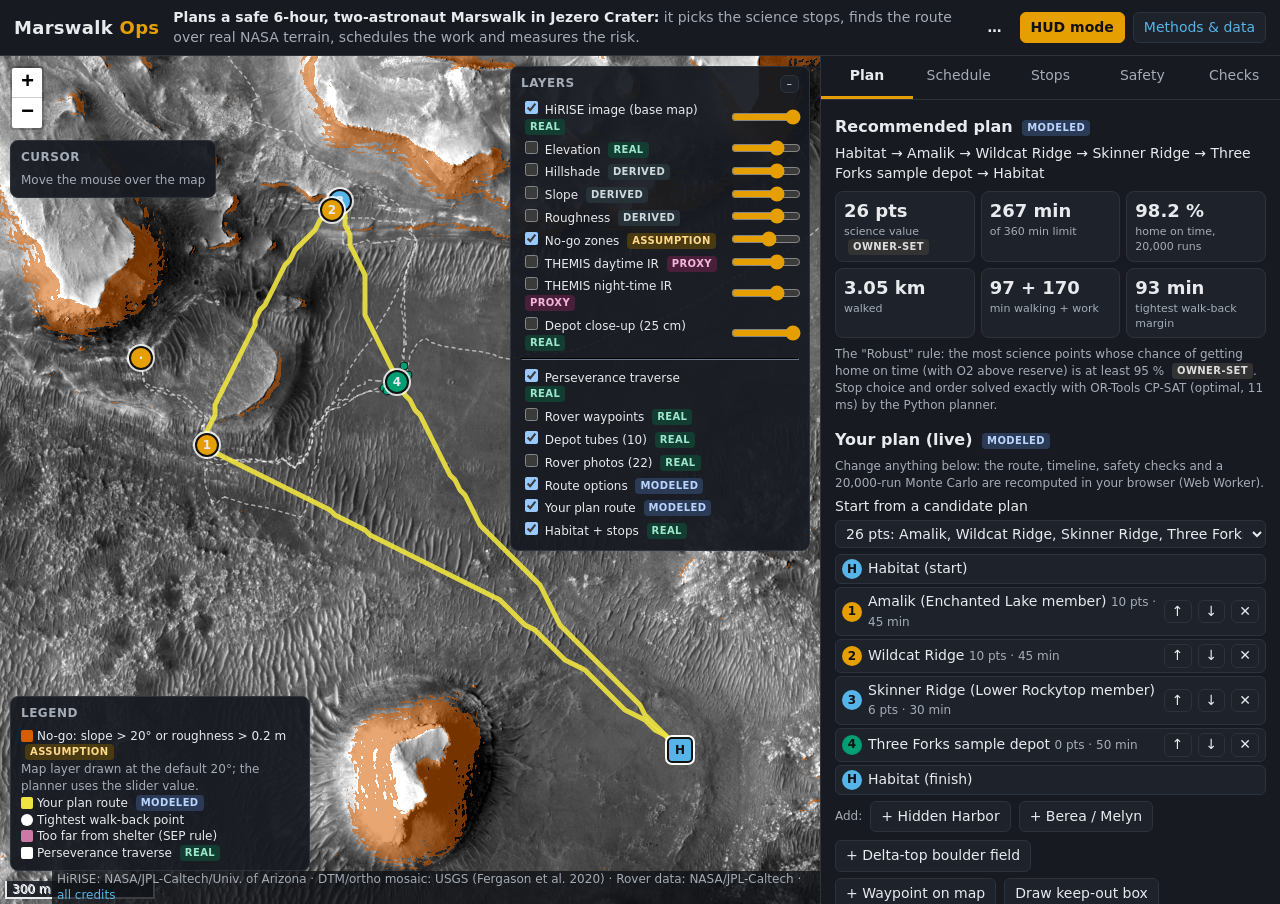
==== site/index.html @ 4d6ae2a9 "Phase 3: web app with browser planner, HUD live re-plan, screenshots - site/: map (Leaflet, vendored" ====
<!doctype html>
<html lang="en">
<head>
<meta charset="utf-8">
<meta name="viewport" content="width=device-width, initial-scale=1">
<title>Marswalk Ops</title>
<meta name="description" content="Plans a safe two-astronaut Marswalk (EVA) in Jezero Crater, Mars, on real NASA terrain data: stops, route, schedule, safety rules and risk.">
<link rel="icon" href="data:image/svg+xml,%3Csvg xmlns='http://www.w3.org/2000/svg' viewBox='0 0 16 16'%3E%3Ccircle cx='8' cy='8' r='7' fill='%23e69f00'/%3E%3Cpath d='M3 11 L7 5 L9 8 L10 7 L13 11Z' fill='%23111'/%3E%3C/svg%3E">
<link rel="stylesheet" href="vendor/leaflet/leaflet.css">
<link rel="stylesheet" href="css/app.css">
</head>
<body>
<header>
  <div class="brand">Marswalk <span>Ops</span></div>
  <div class="pitch"><b>Plans a safe 6-hour, two-astronaut Marswalk in Jezero Crater:</b> it picks the science stops, finds the route over real NASA terrain, schedules the work and measures the risk.</div>
  <div class="actions">
    <span id="gochip" class="gochip" title="Go/No-Go for the plan on the map">…</span>
    <button id="btn-hud" class="primary" title="Helmet visor view with playback">HUD mode</button>
    <a href="methods.html"><button>Methods &amp; data</button></a>
  </div>
</header>
<main>
  <div id="map" aria-label="Map of the study area in Jezero Crater"></div>
  <aside id="panel">
    <nav class="tabs" role="tablist">
      <button role="tab" data-tab="plan" aria-selected="true">Plan</button>
      <button role="tab" data-tab="schedule">Schedule</button>
      <button role="tab" data-tab="stops">Stops</button>
      <button role="tab" data-tab="safety">Safety</button>
      <button role="tab" data-tab="checks">Checks</button>
    </nav>
    <section class="tabpane" id="tab-plan" role="tabpanel"></section>
    <section class="tabpane" id="tab-schedule" role="tabpanel" hidden></section>
    <section class="tabpane" id="tab-stops" role="tabpanel" hidden></section>
    <section class="tabpane" id="tab-safety" role="tabpanel" hidden></section>
    <section class="tabpane" id="tab-checks" role="tabpanel" hidden></section>
  </aside>
</main>

<div id="hud" hidden aria-label="HUD helmet visor view">
  <div class="top">
    <strong>HUD · EV1 visor</strong>
    <span class="clock" id="hud-clock">T+0:00</span>
    <span class="badge modeled">modeled playback</span>
    <span style="flex:1"></span>
    <button id="hud-ev-sep" class="danger" title="Replay a solar particle event alert: crew must reach shelter">Solar storm alert</button>
    <button id="hud-ev-slow" title="Crew walks at 70% pace, tasks take 30% longer (assumption)">Slow crew</button>
    <button id="hud-ev-o2" title="Suit uses O2 twice as fast (assumption)">Suit O2 fault</button>
    <button id="hud-reset" title="Back to the original plan">Reset</button>
    <button id="hud-exit">Exit HUD (Esc)</button>
  </div>
  <div class="stage" id="hud-stage">
    <canvas id="hud-canvas"></canvas>
    <div class="ro tl"><span class="lab">Next</span><span class="mid" id="hud-next">-</span><span class="big" id="hud-dist">-</span><span class="mid" id="hud-brg">-</span></div>
    <div class="ro tr"><span class="lab">EVA time left</span><span class="big" id="hud-left">-</span><span class="lab">Walk home now</span><span class="mid" id="hud-home">-</span></div>
    <div class="ro bl"><span class="lab">O2 above reserve</span><span class="big" id="hud-o2">-</span><span class="lab">Battery</span><span class="mid" id="hud-bat">-</span></div>
    <div class="ro br"><span class="lab">Terrain here</span><span class="mid" id="hud-terrain">-</span><span class="lab">Task</span><span class="mid" id="hud-task">-</span></div>
    <div class="alert" id="hud-alert" hidden></div>
    <div class="replan" id="hud-replan" hidden></div>
  </div>
  <div class="bottom">
    <button id="hud-play" class="primary">Play</button>
    <label>Speed <select id="hud-speed"><option value="60">60×</option><option value="180" selected>180×</option><option value="600">600×</option></select></label>
    <input type="range" id="hud-scrub" min="0" max="1000" value="0" aria-label="Mission time">
    <span class="small" style="color:#9fffd0">All values are modeled from real terrain + labelled assumptions. Not flight software.</span>
  </div>
</div>

<script src="vendor/leaflet/leaflet.js"></script>
<script type="module" src="js/app.js"></script>
</body>
</html>
---- site/vendor/leaflet/leaflet.css ----
/* required styles */

.leaflet-pane,
.leaflet-tile,
.leaflet-marker-icon,
.leaflet-marker-shadow,
.leaflet-tile-container,
.leaflet-pane > svg,
.leaflet-pane > canvas,
.leaflet-zoom-box,
.leaflet-image-layer,
.leaflet-layer {
	position: absolute;
	left: 0;
	top: 0;
	}
.leaflet-container {
	overflow: hidden;
	}
.leaflet-tile,
.leaflet-marker-icon,
.leaflet-marker-shadow {
	-webkit-user-select: none;
	   -moz-user-select: none;
	        user-select: none;
	  -webkit-user-drag: none;
	}
/* Prevents IE11 from highlighting tiles in blue */
.leaflet-tile::selection {
	background: transparent;
}
/* Safari renders non-retina tile on retina better with this, but Chrome is worse */
.leaflet-safari .leaflet-tile {
	image-rendering: -webkit-optimize-contrast;
	}
/* hack that prevents hw layers "stretching" when loading new tiles */
.leaflet-safari .leaflet-tile-container {
	width: 1600px;
	height: 1600px;
	-webkit-transform-origin: 0 0;
	}
.leaflet-marker-icon,
.leaflet-marker-shadow {
	display: block;
	}
/* .leaflet-container svg: reset svg max-width decleration shipped in Joomla! (joomla.org) 3.x */
/* .leaflet-container img: map is broken in FF if you have max-width: 100% on tiles */
.leaflet-container .leaflet-overlay-pane svg {
	max-width: none !important;
	max-height: none !important;
	}
.leaflet-container .leaflet-marker-pane img,
.leaflet-container .leaflet-shadow-pane img,
.leaflet-container .leaflet-tile-pane img,
.leaflet-container img.leaflet-image-layer,
.leaflet-container .leaflet-tile {
	max-width: none !important;
	max-height: none !important;
	width: auto;
	padding: 0;
	}

.leaflet-container img.leaflet-tile {
	/* See: https://bugs.chromium.org/p/chromium/issues/detail?id=600120 */
	mix-blend-mode: plus-lighter;
}

.leaflet-container.leaflet-touch-zoom {
	-ms-touch-action: pan-x pan-y;
	touch-action: pan-x pan-y;
	}
.leaflet-container.leaflet-touch-drag {
	-ms-touch-action: pinch-zoom;
	/* Fallback for FF which doesn't support pinch-zoom */
	touch-action: none;
	touch-action: pinch-zoom;
}
.leaflet-container.leaflet-touch-drag.leaflet-touch-zoom {
	-ms-touch-action: none;
	touch-action: none;
}
.leaflet-container {
	-webkit-tap-highlight-color: transparent;
}
.leaflet-container a {
	-webkit-tap-highlight-color: rgba(51, 181, 229, 0.4);
}
.leaflet-tile {
	filter: inherit;
	visibility: hidden;
	}
.leaflet-tile-loaded {
	visibility: inherit;
	}
.leaflet-zoom-box {
	width: 0;
	height: 0;
	-moz-box-sizing: border-box;
	     box-sizing: border-box;
	z-index: 800;
	}
/* workaround for https://bugzilla.mozilla.org/show_bug.cgi?id=888319 */
.leaflet-overlay-pane svg {
	-moz-user-select: none;
	}

.leaflet-pane         { z-index: 400; }

.leaflet-tile-pane    { z-index: 200; }
.leaflet-overlay-pane { z-index: 400; }
.leaflet-shadow-pane  { z-index: 500; }
.leaflet-marker-pane  { z-index: 600; }
.leaflet-tooltip-pane   { z-index: 650; }
.leaflet-popup-pane   { z-index: 700; }

.leaflet-map-pane canvas { z-index: 100; }
.leaflet-map-pane svg    { z-index: 200; }

.leaflet-vml-shape {
	width: 1px;
	height: 1px;
	}
.lvml {
	behavior: url(#default#VML);
	display: inline-block;
	position: absolute;
	}


/* control positioning */

.leaflet-control {
	position: relative;
	z-index: 800;
	pointer-events: visiblePainted; /* IE 9-10 doesn't have auto */
	pointer-events: auto;
	}
.leaflet-top,
.leaflet-bottom {
	position: absolute;
	z-index: 1000;
	pointer-events: none;
	}
.leaflet-top {
	top: 0;
	}
.leaflet-right {
	right: 0;
	}
.leaflet-bottom {
	bottom: 0;
	}
.leaflet-left {
	left: 0;
	}
.leaflet-control {
	float: left;
	clear: both;
	}
.leaflet-right .leaflet-control {
	float: right;
	}
.leaflet-top .leaflet-control {
	margin-top: 10px;
	}
.leaflet-bottom .leaflet-control {
	margin-bottom: 10px;
	}
.leaflet-left .leaflet-control {
	margin-left: 10px;
	}
.leaflet-right .leaflet-control {
	margin-right: 10px;
	}


/* zoom and fade animations */

.leaflet-fade-anim .leaflet-popup {
	opacity: 0;
	-webkit-transition: opacity 0.2s linear;
	   -moz-transition: opacity 0.2s linear;
	        transition: opacity 0.2s linear;
	}
.leaflet-fade-anim .leaflet-map-pane .leaflet-popup {
	opacity: 1;
	}
.leaflet-zoom-animated {
	-webkit-transform-origin: 0 0;
	    -ms-transform-origin: 0 0;
	        transform-origin: 0 0;
	}
svg.leaflet-zoom-animated {
	will-change: transform;
}

.leaflet-zoom-anim .leaflet-zoom-animated {
	-webkit-transition: -webkit-transform 0.25s cubic-bezier(0,0,0.25,1);
	   -moz-transition:    -moz-transform 0.25s cubic-bezier(0,0,0.25,1);
	        transition:         transform 0.25s cubic-bezier(0,0,0.25,1);
	}
.leaflet-zoom-anim .leaflet-tile,
.leaflet-pan-anim .leaflet-tile {
	-webkit-transition: none;
	   -moz-transition: none;
	        transition: none;
	}

.leaflet-zoom-anim .leaflet-zoom-hide {
	visibility: hidden;
	}


/* cursors */

.leaflet-interactive {
	cursor: pointer;
	}
.leaflet-grab {
	cursor: -webkit-grab;
	cursor:    -moz-grab;
	cursor:         grab;
	}
.leaflet-crosshair,
.leaflet-crosshair .leaflet-interactive {
	cursor: crosshair;
	}
.leaflet-popup-pane,
.leaflet-control {
	cursor: auto;
	}
.leaflet-dragging .leaflet-grab,
.leaflet-dragging .leaflet-grab .leaflet-interactive,
.leaflet-dragging .leaflet-marker-draggable {
	cursor: move;
	cursor: -webkit-grabbing;
	cursor:    -moz-grabbing;
	cursor:         grabbing;
	}

/* marker & overlays interactivity */
.leaflet-marker-icon,
.leaflet-marker-shadow,
.leaflet-image-layer,
.leaflet-pane > svg path,
.leaflet-tile-container {
	pointer-events: none;
	}

.leaflet-marker-icon.leaflet-interactive,
.leaflet-image-layer.leaflet-interactive,
.leaflet-pane > svg path.leaflet-interactive,
svg.leaflet-image-layer.leaflet-interactive path {
	pointer-events: visiblePainted; /* IE 9-10 doesn't have auto */
	pointer-events: auto;
	}

/* visual tweaks */

.leaflet-container {
	background: #ddd;
	outline-offset: 1px;
	}
.leaflet-container a {
	color: #0078A8;
	}
.leaflet-zoom-box {
	border: 2px dotted #38f;
	background: rgba(255,255,255,0.5);
	}


/* general typography */
.leaflet-container {
	font-family: "Helvetica Neue", Arial, Helvetica, sans-serif;
	font-size: 12px;
	font-size: 0.75rem;
	line-height: 1.5;
	}


/* general toolbar styles */

.leaflet-bar {
	box-shadow: 0 1px 5px rgba(0,0,0,0.65);
	border-radius: 4px;
	}
.leaflet-bar a {
	background-color: #fff;
	border-bottom: 1px solid #ccc;
	width: 26px;
	height: 26px;
	line-height: 26px;
	display: block;
	text-align: center;
	text-decoration: none;
	color: black;
	}
.leaflet-bar a,
.leaflet-control-layers-toggle {
	background-position: 50% 50%;
	background-repeat: no-repeat;
	display: block;
	}
.leaflet-bar a:hover,
.leaflet-bar a:focus {
	background-color: #f4f4f4;
	}
.leaflet-bar a:first-child {
	border-top-left-radius: 4px;
	border-top-right-radius: 4px;
	}
.leaflet-bar a:last-child {
	border-bottom-left-radius: 4px;
	border-bottom-right-radius: 4px;
	border-bottom: none;
	}
.leaflet-bar a.leaflet-disabled {
	cursor: default;
	background-color: #f4f4f4;
	color: #bbb;
	}

.leaflet-touch .leaflet-bar a {
	width: 30px;
	height: 30px;
	line-height: 30px;
	}
.leaflet-touch .leaflet-bar a:first-child {
	border-top-left-radius: 2px;
	border-top-right-radius: 2px;
	}
.leaflet-touch .leaflet-bar a:last-child {
	border-bottom-left-radius: 2px;
	border-bottom-right-radius: 2px;
	}

/* zoom control */

.leaflet-control-zoom-in,
.leaflet-control-zoom-out {
	font: bold 18px 'Lucida Console', Monaco, monospace;
	text-indent: 1px;
	}

.leaflet-touch .leaflet-control-zoom-in, .leaflet-touch .leaflet-control-zoom-out  {
	font-size: 22px;
	}


/* layers control */

.leaflet-control-layers {
	box-shadow: 0 1px 5px rgba(0,0,0,0.4);
	background: #fff;
	border-radius: 5px;
	}
.leaflet-control-layers-toggle {
	background-image: url(images/layers.png);
	width: 36px;
	height: 36px;
	}
.leaflet-retina .leaflet-control-layers-toggle {
	background-image: url(images/layers-2x.png);
	background-size: 26px 26px;
	}
.leaflet-touch .leaflet-control-layers-toggle {
	width: 44px;
	height: 44px;
	}
.leaflet-control-layers .leaflet-control-layers-list,
.leaflet-control-layers-expanded .leaflet-control-layers-toggle {
	display: none;
	}
.leaflet-control-layers-expanded .leaflet-control-layers-list {
	display: block;
	position: relative;
	}
.leaflet-control-layers-expanded {
	padding: 6px 10px 6px 6px;
	color: #333;
	background: #fff;
	}
.leaflet-control-layers-scrollbar {
	overflow-y: scroll;
	overflow-x: hidden;
	padding-right: 5px;
	}
.leaflet-control-layers-selector {
	margin-top: 2px;
	position: relative;
	top: 1px;
	}
.leaflet-control-layers label {
	display: block;
	font-size: 13px;
	font-size: 1.08333em;
	}
.leaflet-control-layers-separator {
	height: 0;
	border-top: 1px solid #ddd;
	margin: 5px -10px 5px -6px;
	}

/* Default icon URLs */
.leaflet-default-icon-path { /* used only in path-guessing heuristic, see L.Icon.Default */
	background-image: url(images/marker-icon.png);
	}


/* attribution and scale controls */

.leaflet-container .leaflet-control-attribution {
	background: #fff;
	background: rgba(255, 255, 255, 0.8);
	margin: 0;
	}
.leaflet-control-attribution,
.leaflet-control-scale-line {
	padding: 0 5px;
	color: #333;
	line-height: 1.4;
	}
.leaflet-control-attribution a {
	text-decoration: none;
	}
.leaflet-control-attribution a:hover,
.leaflet-control-attribution a:focus {
	text-decoration: underline;
	}
.leaflet-attribution-flag {
	display: inline !important;
	vertical-align: baseline !important;
	width: 1em;
	height: 0.6669em;
	}
.leaflet-left .leaflet-control-scale {
	margin-left: 5px;
	}
.leaflet-bottom .leaflet-control-scale {
	margin-bottom: 5px;
	}
.leaflet-control-scale-line {
	border: 2px solid #777;
	border-top: none;
	line-height: 1.1;
	padding: 2px 5px 1px;
	white-space: nowrap;
	-moz-box-sizing: border-box;
	     box-sizing: border-box;
	background: rgba(255, 255, 255, 0.8);
	text-shadow: 1px 1px #fff;
	}
.leaflet-control-scale-line:not(:first-child) {
	border-top: 2px solid #777;
	border-bottom: none;
	margin-top: -2px;
	}
.leaflet-control-scale-line:not(:first-child):not(:last-child) {
	border-bottom: 2px solid #777;
	}

.leaflet-touch .leaflet-control-attribution,
.leaflet-touch .leaflet-control-layers,
.leaflet-touch .leaflet-bar {
	box-shadow: none;
	}
.leaflet-touch .leaflet-control-layers,
.leaflet-touch .leaflet-bar {
	border: 2px solid rgba(0,0,0,0.2);
	background-clip: padding-box;
	}


/* popup */

.leaflet-popup {
	position: absolute;
	text-align: center;
	margin-bottom: 20px;
	}
.leaflet-popup-content-wrapper {
	padding: 1px;
	text-align: left;
	border-radius: 12px;
	}
.leaflet-popup-content {
	margin: 13px 24px 13px 20px;
	line-height: 1.3;
	font-size: 13px;
	font-size: 1.08333em;
	min-height: 1px;
	}
.leaflet-popup-content p {
	margin: 17px 0;
	margin: 1.3em 0;
	}
.leaflet-popup-tip-container {
	width: 40px;
	height: 20px;
	position: absolute;
	left: 50%;
	margin-top: -1px;
	margin-left: -20px;
	overflow: hidden;
	pointer-events: none;
	}
.leaflet-popup-tip {
	width: 17px;
	height: 17px;
	padding: 1px;

	margin: -10px auto 0;
	pointer-events: auto;

	-webkit-transform: rotate(45deg);
	   -moz-transform: rotate(45deg);
	    -ms-transform: rotate(45deg);
	        transform: rotate(45deg);
	}
.leaflet-popup-content-wrapper,
.leaflet-popup-tip {
	background: white;
	color: #333;
	box-shadow: 0 3px 14px rgba(0,0,0,0.4);
	}
.leaflet-container a.leaflet-popup-close-button {
	position: absolute;
	top: 0;
	right: 0;
	border: none;
	text-align: center;
	width: 24px;
	height: 24px;
	font: 16px/24px Tahoma, Verdana, sans-serif;
	color: #757575;
	text-decoration: none;
	background: transparent;
	}
.leaflet-container a.leaflet-popup-close-button:hover,
.leaflet-container a.leaflet-popup-close-button:focus {
	color: #585858;
	}
.leaflet-popup-scrolled {
	overflow: auto;
	}

.leaflet-oldie .leaflet-popup-content-wrapper {
	-ms-zoom: 1;
	}
.leaflet-oldie .leaflet-popup-tip {
	width: 24px;
	margin: 0 auto;

	-ms-filter: "progid:DXImageTransform.Microsoft.Matrix(M11=0.70710678, M12=0.70710678, M21=-0.70710678, M22=0.70710678)";
	filter: progid:DXImageTransform.Microsoft.Matrix(M11=0.70710678, M12=0.70710678, M21=-0.70710678, M22=0.70710678);
	}

.leaflet-oldie .leaflet-control-zoom,
.leaflet-oldie .leaflet-control-layers,
.leaflet-oldie .leaflet-popup-content-wrapper,
.leaflet-oldie .leaflet-popup-tip {
	border: 1px solid #999;
	}


/* div icon */

.leaflet-div-icon {
	background: #fff;
	border: 1px solid #666;
	}


/* Tooltip */
/* Base styles for the element that has a tooltip */
.leaflet-tooltip {
	position: absolute;
	padding: 6px;
	background-color: #fff;
	border: 1px solid #fff;
	border-radius: 3px;
	color: #222;
	white-space: nowrap;
	-webkit-user-select: none;
	-moz-user-select: none;
	-ms-user-select: none;
	user-select: none;
	pointer-events: none;
	box-shadow: 0 1px 3px rgba(0,0,0,0.4);
	}
.leaflet-tooltip.leaflet-interactive {
	cursor: pointer;
	pointer-events: auto;
	}
.leaflet-tooltip-top:before,
.leaflet-tooltip-bottom:before,
.leaflet-tooltip-left:before,
.leaflet-tooltip-right:before {
	position: absolute;
	pointer-events: none;
	border: 6px solid transparent;
	background: transparent;
	content: "";
	}

/* Directions */

.leaflet-tooltip-bottom {
	margin-top: 6px;
}
.leaflet-tooltip-top {
	margin-top: -6px;
}
.leaflet-tooltip-bottom:before,
.leaflet-tooltip-top:before {
	left: 50%;
	margin-left: -6px;
	}
.leaflet-tooltip-top:before {
	bottom: 0;
	margin-bottom: -12px;
	border-top-color: #fff;
	}
.leaflet-tooltip-bottom:before {
	top: 0;
	margin-top: -12px;
	margin-left: -6px;
	border-bottom-color: #fff;
	}
.leaflet-tooltip-left {
	margin-left: -6px;
}
.leaflet-tooltip-right {
	margin-left: 6px;
}
.leaflet-tooltip-left:before,
.leaflet-tooltip-right:before {
	top: 50%;
	margin-top: -6px;
	}
.leaflet-tooltip-left:before {
	right: 0;
	margin-right: -12px;
	border-left-color: #fff;
	}
.leaflet-tooltip-right:before {
	left: 0;
	margin-left: -12px;
	border-right-color: #fff;
	}

/* Printing */

@media print {
	/* Prevent printers from removing background-images of controls. */
	.leaflet-control {
		-webkit-print-color-adjust: exact;
		print-color-adjust: exact;
		}
	}
---- site/css/app.css ----
/* Marswalk Ops - one dark "mission control" theme. Colours: Okabe-Ito (colour-blind safe). */
:root {
  --bg: #0f1216; --panel: #171b21; --panel2: #1e232b; --line: #2c333d; --text: #e8eaed; --muted: #a4acb7;
  --orange: #e69f00; --sky: #56b4e9; --green: #009e73; --yellow: #f0e442; --blue: #0072b2; --verm: #d55e00;
  --purple: #cc79a7; --go: #3fbf8f; --nogo: #ff6b5b;
  --font: system-ui, -apple-system, "Segoe UI", Roboto, Arial, sans-serif;
  color-scheme: dark;
}
* { box-sizing: border-box; }
html, body { margin: 0; height: 100%; background: var(--bg); color: var(--text); font: 14px/1.4 var(--font); }
a { color: var(--sky); }
button, select, input { font: inherit; color: inherit; }
button { background: var(--panel2); border: 1px solid var(--line); border-radius: 6px; padding: 5px 10px; cursor: pointer; }
button:hover { border-color: var(--sky); }
button.primary { background: var(--orange); color: #111; border-color: var(--orange); font-weight: 600; }
button.on { background: var(--sky); color: #111; border-color: var(--sky); }
button:focus-visible, input:focus-visible, select:focus-visible { outline: 2px solid var(--yellow); outline-offset: 1px; }
select { max-width: 100%; background: var(--panel2); border: 1px solid var(--line); border-radius: 6px; padding: 4px 6px; }
input[type=range] { accent-color: var(--orange); width: 100%; }

/* ---------- layout */
header { display: flex; align-items: center; gap: 14px; padding: 8px 14px; background: var(--panel); border-bottom: 1px solid var(--line); }
header .brand { font-weight: 700; font-size: 18px; letter-spacing: .3px; white-space: nowrap; }
header .brand span { color: var(--orange); }
header .pitch { color: var(--muted); flex: 1; min-width: 0; }
header .pitch b { color: var(--text); font-weight: 600; }
header .actions { display: flex; gap: 8px; align-items: center; }
.gochip { font-weight: 700; border-radius: 6px; padding: 4px 10px; white-space: nowrap; }
.gochip.go { background: var(--go); color: #062; color: #04210f; }
.gochip.nogo { background: var(--nogo); color: #2a0500; }
main { display: grid; grid-template-columns: minmax(0, 1fr) 460px; height: calc(100% - 52px); }
#map { height: 100%; background: #000; }
#panel { display: flex; flex-direction: column; min-height: 0; background: var(--panel); border-left: 1px solid var(--line); }
nav.tabs { display: flex; border-bottom: 1px solid var(--line); }
nav.tabs button { flex: 1; border: 0; border-radius: 0; background: transparent; padding: 10px 4px; color: var(--muted); border-bottom: 3px solid transparent; }
nav.tabs button[aria-selected=true] { color: var(--text); border-bottom-color: var(--orange); font-weight: 600; }
.tabpane { overflow-y: auto; padding: 12px 14px 40px; flex: 1; min-height: 0; }
.tabpane[hidden] { display: none; }
@media (max-width: 1100px) {
  main { grid-template-columns: 1fr; grid-template-rows: 55vh auto; height: auto; }
  #map { height: 55vh; }
  #panel { border-left: 0; border-top: 1px solid var(--line); }
  .tabpane { overflow: visible; }
  header { flex-wrap: wrap; }
  header .pitch { flex-basis: 100%; order: 3; }
}

/* ---------- content */
h2 { font-size: 16px; margin: 16px 0 6px; }
h2:first-child { margin-top: 4px; }
h3 { font-size: 14px; margin: 12px 0 4px; }
p { margin: 6px 0; }
.muted { color: var(--muted); }
.small { font-size: 12px; }
.card { background: var(--panel2); border: 1px solid var(--line); border-radius: 8px; padding: 10px 12px; margin: 8px 0; }
.kpis { display: grid; grid-template-columns: repeat(3, 1fr); gap: 6px; margin: 8px 0; }
.kpi { background: var(--panel2); border: 1px solid var(--line); border-radius: 8px; padding: 6px 8px; }
.kpi .v { font-size: 18px; font-weight: 700; }
.kpi .l { font-size: 11px; color: var(--muted); }
.badge { display: inline-block; font-size: 10px; font-weight: 700; text-transform: uppercase; letter-spacing: .4px; border-radius: 4px; padding: 1px 5px; vertical-align: 1px; margin-left: 4px; }
.badge.modeled { background: #2b3a55; color: #b9d4ff; }
.badge.assumption { background: #4a3a12; color: #ffd98a; }
.badge.proxy { background: #4a1f3a; color: #f4b6dc; }
.badge.real { background: #123d30; color: #9be8cd; }
.badge.derived { background: #263238; color: #cfd8dc; }
.badge.owner { background: #333; color: #ddd; }
table { border-collapse: collapse; width: 100%; font-size: 12.5px; }
th, td { border-bottom: 1px solid var(--line); padding: 4px 5px; text-align: right; vertical-align: top; }
th:first-child, td:first-child { text-align: left; }
th { color: var(--muted); font-weight: 600; }
tr.sel td { background: #26303b; }
tr.click { cursor: pointer; }
.row { display: flex; gap: 8px; align-items: center; flex-wrap: wrap; margin: 6px 0; }
.row label { flex: 1; min-width: 120px; }
.row label select { width: 100%; display: block; margin-top: 3px; }
.slider { display: grid; grid-template-columns: 112px 1fr 64px; align-items: center; gap: 8px; margin: 4px 0; }
.slider output { text-align: right; font-variant-numeric: tabular-nums; }
.stoplist { list-style: none; padding: 0; margin: 6px 0; }
.stoplist li { display: flex; align-items: center; gap: 6px; padding: 4px 6px; border: 1px solid var(--line); border-radius: 6px; margin: 3px 0; background: var(--panel2); }
.stoplist li .n { width: 20px; height: 20px; border-radius: 50%; background: var(--orange); color: #111; font-weight: 700; font-size: 12px; display: grid; place-items: center; }
.stoplist li .nm { flex: 1; }
.stoplist li button { padding: 1px 7px; }
.checklist { list-style: none; padding: 0; margin: 0; }
.checklist li { display: grid; grid-template-columns: 22px 1fr; gap: 6px; padding: 5px 0; border-bottom: 1px solid var(--line); }
.checklist .ok { color: var(--go); font-weight: 700; }
.checklist .bad { color: var(--nogo); font-weight: 700; }
.gobanner { border-radius: 8px; padding: 10px 12px; font-weight: 700; font-size: 16px; margin: 4px 0 8px; }
.gobanner.go { background: #11372a; border: 1px solid var(--go); }
.gobanner.nogo { background: #3d1611; border: 1px solid var(--nogo); }
.chart { width: 100%; height: auto; display: block; }
.chart text { fill: var(--muted); font-size: 11px; font-family: var(--font); }
.chart .axis line, .chart .axis path { stroke: #4a525d; }
.chart .grid line { stroke: #262c34; }
.legendrow { display: flex; gap: 12px; flex-wrap: wrap; font-size: 12px; color: var(--muted); }
.sw { display: inline-block; width: 12px; height: 12px; border-radius: 2px; vertical-align: -2px; margin-right: 4px; }
.photo { width: 100%; border-radius: 6px; display: block; }
.credit { font-size: 11px; color: var(--muted); }
blockquote { margin: 6px 0; padding: 4px 10px; border-left: 3px solid var(--orange); color: #d6d9de; font-style: italic; }
.note { border-left: 3px solid var(--sky); padding: 4px 8px; background: #16222c; border-radius: 4px; font-size: 12.5px; }
.warn { border-left: 3px solid var(--yellow); padding: 4px 8px; background: #2a2812; border-radius: 4px; font-size: 12.5px; }

/* ---------- map controls */
.leaflet-container { background: #000; font: 12px/1.4 var(--font); }
.mctl { background: rgba(23,27,33,.94); color: var(--text); border: 1px solid var(--line); border-radius: 8px; padding: 8px 10px; max-width: 300px; }
.mctl h4 { margin: 0 0 6px; font-size: 12px; text-transform: uppercase; letter-spacing: .5px; color: var(--muted); }
.mctl .lyr { display: grid; grid-template-columns: 1fr 70px; gap: 4px; align-items: center; margin: 2px 0; }
.mctl .lyr input[type=range] { width: 70px; }
.mctl .lyr label { white-space: normal; }
.mctl.collapsed .body { display: none; }
.mctl .toggle { float: right; padding: 0 6px; font-size: 11px; }
.readout { font-variant-numeric: tabular-nums; min-width: 200px; }
.gradbar { height: 10px; border-radius: 3px; margin: 3px 0; }
.leaflet-control-scale-line { background: rgba(23,27,33,.85); color: var(--text); border-color: var(--text); }
.leaflet-popup-content-wrapper, .leaflet-popup-tip { background: var(--panel); color: var(--text); }
.leaflet-popup-content { margin: 10px 12px; width: 260px !important; }
.leaflet-control-attribution { background: rgba(15,18,22,.8) !important; color: var(--muted) !important; max-width: 60vw; }
.leaflet-control-attribution a { color: var(--sky); }
.stopicon { width: 24px; height: 24px; border-radius: 50%; display: grid; place-items: center; font-weight: 800; font-size: 12px; border: 2px solid #111; box-shadow: 0 0 0 2px rgba(255,255,255,.8); }
.habicon { width: 26px; height: 26px; border-radius: 5px; background: var(--sky); color: #111; display: grid; place-items: center; font-weight: 800; border: 2px solid #111; box-shadow: 0 0 0 2px #fff; }
.wpicon { width: 16px; height: 16px; border-radius: 50%; background: var(--yellow); border: 2px solid #111; box-shadow: 0 0 0 2px #fff; }
.mapmode { position: absolute; top: 10px; left: 50%; transform: translateX(-50%); z-index: 800; background: var(--yellow); color: #111; padding: 5px 12px; border-radius: 6px; font-weight: 600; }
.loading { position: absolute; inset: 0; display: grid; place-items: center; z-index: 900; pointer-events: none; }

/* ---------- HUD (helmet visor view) */
#hud { position: fixed; inset: 0; z-index: 2000; background: #000; color: #eafff4; font-family: var(--font); display: grid; grid-template-rows: auto 1fr auto; }
#hud[hidden] { display: none; }
#hud canvas { width: 100%; height: 100%; display: block; }
#hud .top, #hud .bottom { display: flex; gap: 10px; align-items: center; padding: 10px 16px; background: rgba(0,0,0,.6); flex-wrap: wrap; }
#hud .stage { position: relative; min-height: 0; }
#hud .ro { position: absolute; display: grid; gap: 2px; text-shadow: 0 0 6px #000, 0 0 2px #000; }
#hud .ro .lab { font-size: 13px; letter-spacing: 2px; color: #9fffd0; text-transform: uppercase; }
#hud .ro .big { font-size: 40px; font-weight: 800; line-height: 1; font-variant-numeric: tabular-nums; }
#hud .ro .mid { font-size: 22px; font-weight: 700; font-variant-numeric: tabular-nums; }
#hud .tl { top: 16px; left: 20px; } #hud .tr { top: 16px; right: 20px; text-align: right; }
#hud .bl { bottom: 16px; left: 20px; } #hud .br { bottom: 16px; right: 20px; text-align: right; }
#hud .alert { position: absolute; top: 16px; left: 50%; transform: translateX(-50%); padding: 8px 16px; border-radius: 6px; font-weight: 800; font-size: 18px; letter-spacing: 1px; text-align: center; max-width: 60%; }
#hud .alert.caution { background: var(--yellow); color: #111; }
#hud .alert.danger { background: var(--nogo); color: #111; }
#hud .alert.info { background: var(--sky); color: #111; }
#hud .replan { position: absolute; bottom: 90px; left: 50%; transform: translateX(-50%); background: rgba(0,0,0,.85); border: 2px solid var(--sky); border-radius: 8px; padding: 10px 14px; max-width: 640px; font-size: 15px; }
#hud button { background: #111; border-color: #3a6; color: #eafff4; }
#hud button.danger { border-color: var(--nogo); }
#hud input[type=range] { flex: 1; min-width: 160px; accent-color: #3fbf8f; }
#hud .clock { font-variant-numeric: tabular-nums; font-weight: 700; min-width: 120px; }
@media (max-width: 700px) { #hud .ro .big { font-size: 28px; } #hud .ro .mid { font-size: 17px; } }

/* ---------- methods page */
.doc { max-width: 980px; margin: 0 auto; padding: 16px 20px 60px; }
.doc h1 { font-size: 26px; }
.doc h2 { font-size: 20px; margin-top: 28px; border-bottom: 1px solid var(--line); padding-bottom: 4px; }
.doc h3 { font-size: 16px; }
.doc table { font-size: 12.5px; margin: 8px 0; display: block; overflow-x: auto; }
.doc td, .doc th { text-align: left; min-width: 60px; }
.doc code { background: #222831; padding: 0 4px; border-radius: 3px; font-size: 12.5px; }
.doc pre { background: #11151a; padding: 10px; border-radius: 6px; overflow-x: auto; }
.doc .mdtabs button[aria-selected=true] { background: var(--orange); color: #111; }
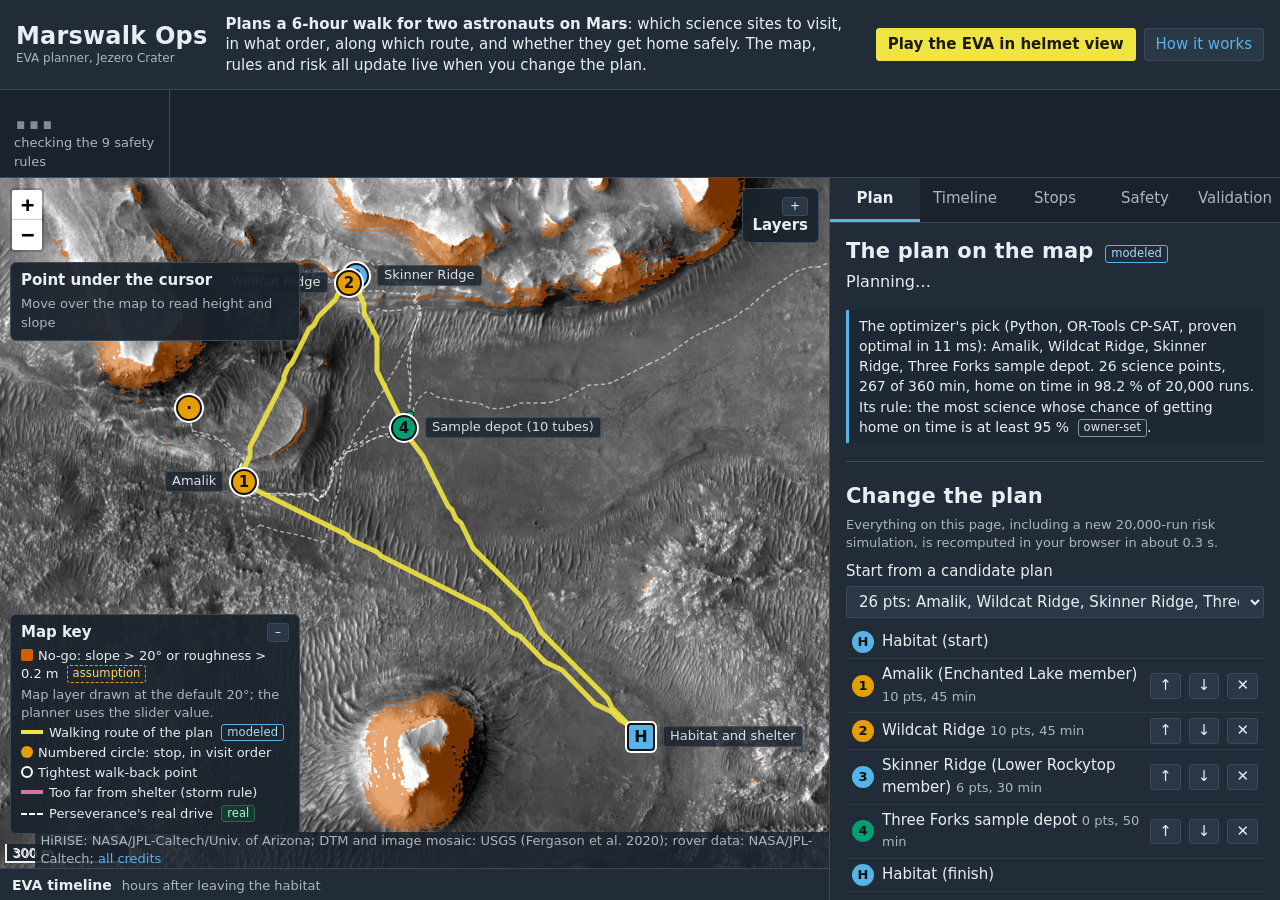
==== commit e6d620df: "Phase 3 UI/UX: mission-control redesign, no change to planning math - GO/NO-GO poll board (one stati" ====
--- a/site/index.html
+++ b/site/index.html
@@ -10,24 +10,33 @@
 <link rel="stylesheet" href="css/app.css">
 </head>
 <body>
-<header>
-  <div class="brand">Marswalk <span>Ops</span></div>
-  <div class="pitch"><b>Plans a safe 6-hour, two-astronaut Marswalk in Jezero Crater:</b> it picks the science stops, finds the route over real NASA terrain, schedules the work and measures the risk.</div>
+<div class="app">
+<header class="bar">
+  <div class="wordmark">Marswalk Ops<small>EVA planner, Jezero Crater</small></div>
+  <p class="mission"><strong>Plans a 6-hour walk for two astronauts on Mars</strong>: which science sites to visit, in what order, along which route, and whether they get home safely. The map, rules and risk all update live when you change the plan.</p>
   <div class="actions">
-    <span id="gochip" class="gochip" title="Go/No-Go for the plan on the map">…</span>
-    <button id="btn-hud" class="primary" title="Helmet visor view with playback">HUD mode</button>
-    <a href="methods.html"><button>Methods &amp; data</button></a>
+    <button id="btn-hud" class="primary" title="Full-screen helmet view that plays the walk back">Play the EVA in helmet view</button>
+    <a href="methods.html"><button type="button">How it works</button></a>
   </div>
 </header>
-<main>
-  <div id="map" aria-label="Map of the study area in Jezero Crater"></div>
+<section class="poll" id="poll" aria-label="Go or no-go for the plan on the map">
+  <div class="verdict wait" id="verdict"><span class="word">…</span><span class="why">checking the 9 safety rules</span></div>
+</section>
+<main class="work">
+  <div class="mapcol">
+    <div id="map" aria-label="Map of the study area in Jezero Crater"></div>
+    <section class="strip" aria-label="EVA timeline">
+      <div class="head"><strong>EVA timeline</strong><span id="strip-sub">hours after leaving the habitat</span></div>
+      <div id="strip-svg"></div>
+    </section>
+  </div>
   <aside id="panel">
     <nav class="tabs" role="tablist">
       <button role="tab" data-tab="plan" aria-selected="true">Plan</button>
-      <button role="tab" data-tab="schedule">Schedule</button>
+      <button role="tab" data-tab="schedule">Timeline</button>
       <button role="tab" data-tab="stops">Stops</button>
       <button role="tab" data-tab="safety">Safety</button>
-      <button role="tab" data-tab="checks">Checks</button>
+      <button role="tab" data-tab="checks">Validation</button>
     </nav>
     <section class="tabpane" id="tab-plan" role="tabpanel"></section>
     <section class="tabpane" id="tab-schedule" role="tabpanel" hidden></section>
@@ -36,12 +45,13 @@
     <section class="tabpane" id="tab-checks" role="tabpanel" hidden></section>
   </aside>
 </main>
+</div>
 
 <div id="hud" hidden aria-label="HUD helmet visor view">
   <div class="top">
-    <strong>HUD · EV1 visor</strong>
+    <strong>Helmet view, EV1</strong>
     <span class="clock" id="hud-clock">T+0:00</span>
-    <span class="badge modeled">modeled playback</span>
+    <span class="tag tag-modeled">modeled playback</span>
     <span style="flex:1"></span>
     <button id="hud-ev-sep" class="danger" title="Replay a solar particle event alert: crew must reach shelter">Solar storm alert</button>
     <button id="hud-ev-slow" title="Crew walks at 70% pace, tasks take 30% longer (assumption)">Slow crew</button>
@@ -51,10 +61,10 @@
   </div>
   <div class="stage" id="hud-stage">
     <canvas id="hud-canvas"></canvas>
-    <div class="ro tl"><span class="lab">Next</span><span class="mid" id="hud-next">-</span><span class="big" id="hud-dist">-</span><span class="mid" id="hud-brg">-</span></div>
+    <div class="ro tl"><span class="lab">Next target</span><span class="mid" id="hud-next">-</span><span class="big" id="hud-dist">-</span><span class="mid" id="hud-brg">-</span></div>
     <div class="ro tr"><span class="lab">EVA time left</span><span class="big" id="hud-left">-</span><span class="lab">Walk home now</span><span class="mid" id="hud-home">-</span></div>
     <div class="ro bl"><span class="lab">O2 above reserve</span><span class="big" id="hud-o2">-</span><span class="lab">Battery</span><span class="mid" id="hud-bat">-</span></div>
-    <div class="ro br"><span class="lab">Terrain here</span><span class="mid" id="hud-terrain">-</span><span class="lab">Task</span><span class="mid" id="hud-task">-</span></div>
+    <div class="ro br"><span class="lab">Ground here</span><span class="mid" id="hud-terrain">-</span><span class="lab">Task</span><span class="mid" id="hud-task">-</span></div>
     <div class="alert" id="hud-alert" hidden></div>
     <div class="replan" id="hud-replan" hidden></div>
   </div>
--- a/site/css/app.css
+++ b/site/css/app.css
@@ -1,156 +1,249 @@
-/* Marswalk Ops - one dark "mission control" theme. Colours: Okabe-Ito (colour-blind safe). */
+/* Marswalk Ops - console theme.
+   Slate console base; colour carries meaning only (Okabe-Ito, colour-blind safe):
+   GO = bluish green, NO-GO / no-go terrain = vermillion, plan route = yellow, info = sky blue.
+   Type: Barlow (interface text) + Barlow Condensed (figures, headings), vendored in site/vendor/fonts (OFL). */
+@font-face { font-family: "Barlow"; src: url("../vendor/fonts/barlow-latin-400-normal.woff2") format("woff2"); font-weight: 400; font-display: swap; }
+@font-face { font-family: "Barlow"; src: url("../vendor/fonts/barlow-latin-500-normal.woff2") format("woff2"); font-weight: 500; font-display: swap; }
+@font-face { font-family: "Barlow"; src: url("../vendor/fonts/barlow-latin-600-normal.woff2") format("woff2"); font-weight: 600; font-display: swap; }
+@font-face { font-family: "Barlow Condensed"; src: url("../vendor/fonts/barlow-condensed-latin-500-normal.woff2") format("woff2"); font-weight: 500; font-display: swap; }
+@font-face { font-family: "Barlow Condensed"; src: url("../vendor/fonts/barlow-condensed-latin-600-normal.woff2") format("woff2"); font-weight: 600; font-display: swap; }
+@font-face { font-family: "Barlow Condensed"; src: url("../vendor/fonts/barlow-condensed-latin-700-normal.woff2") format("woff2"); font-weight: 700; font-display: swap; }
+
 :root {
-  --bg: #0f1216; --panel: #171b21; --panel2: #1e232b; --line: #2c333d; --text: #e8eaed; --muted: #a4acb7;
-  --orange: #e69f00; --sky: #56b4e9; --green: #009e73; --yellow: #f0e442; --blue: #0072b2; --verm: #d55e00;
-  --purple: #cc79a7; --go: #3fbf8f; --nogo: #ff6b5b;
-  --font: system-ui, -apple-system, "Segoe UI", Roboto, Arial, sans-serif;
+  /* surfaces */
+  --console: #1a232d; --deck: #212c38; --raised: #2a3846; --rule: #3a4a5a; --rule-soft: #2c3946;
+  /* ink */
+  --ink: #e9eef3; --ink-2: #a9b6c3; --ink-3: #7f8d9b;
+  /* meaning (Okabe-Ito) */
+  --go: #009e73; --go-ink: #5fe0b8; --nogo: #d55e00; --nogo-ink: #ff9d5c;
+  --route: #f0e442; --info: #56b4e9; --amber: #e69f00; --purple: #cc79a7; --blue: #0072b2;
+  /* type */
+  --sans: "Barlow", "Segoe UI", system-ui, sans-serif;
+  --cond: "Barlow Condensed", "Barlow", "Segoe UI", system-ui, sans-serif;
+  --r-s: 3px; --r-m: 6px;
   color-scheme: dark;
 }
 * { box-sizing: border-box; }
-html, body { margin: 0; height: 100%; background: var(--bg); color: var(--text); font: 14px/1.4 var(--font); }
-a { color: var(--sky); }
+html, body { margin: 0; height: 100%; background: var(--console); color: var(--ink); font: 15px/1.45 var(--sans); }
+body { font-variant-numeric: tabular-nums; }
+a { color: var(--info); }
 button, select, input { font: inherit; color: inherit; }
-button { background: var(--panel2); border: 1px solid var(--line); border-radius: 6px; padding: 5px 10px; cursor: pointer; }
-button:hover { border-color: var(--sky); }
-button.primary { background: var(--orange); color: #111; border-color: var(--orange); font-weight: 600; }
-button.on { background: var(--sky); color: #111; border-color: var(--sky); }
-button:focus-visible, input:focus-visible, select:focus-visible { outline: 2px solid var(--yellow); outline-offset: 1px; }
-select { max-width: 100%; background: var(--panel2); border: 1px solid var(--line); border-radius: 6px; padding: 4px 6px; }
-input[type=range] { accent-color: var(--orange); width: 100%; }
-
-/* ---------- layout */
-header { display: flex; align-items: center; gap: 14px; padding: 8px 14px; background: var(--panel); border-bottom: 1px solid var(--line); }
-header .brand { font-weight: 700; font-size: 18px; letter-spacing: .3px; white-space: nowrap; }
-header .brand span { color: var(--orange); }
-header .pitch { color: var(--muted); flex: 1; min-width: 0; }
-header .pitch b { color: var(--text); font-weight: 600; }
-header .actions { display: flex; gap: 8px; align-items: center; }
-.gochip { font-weight: 700; border-radius: 6px; padding: 4px 10px; white-space: nowrap; }
-.gochip.go { background: var(--go); color: #062; color: #04210f; }
-.gochip.nogo { background: var(--nogo); color: #2a0500; }
-main { display: grid; grid-template-columns: minmax(0, 1fr) 460px; height: calc(100% - 52px); }
-#map { height: 100%; background: #000; }
-#panel { display: flex; flex-direction: column; min-height: 0; background: var(--panel); border-left: 1px solid var(--line); }
-nav.tabs { display: flex; border-bottom: 1px solid var(--line); }
-nav.tabs button { flex: 1; border: 0; border-radius: 0; background: transparent; padding: 10px 4px; color: var(--muted); border-bottom: 3px solid transparent; }
-nav.tabs button[aria-selected=true] { color: var(--text); border-bottom-color: var(--orange); font-weight: 600; }
-.tabpane { overflow-y: auto; padding: 12px 14px 40px; flex: 1; min-height: 0; }
+button { background: var(--raised); border: 1px solid var(--rule); border-radius: var(--r-s); padding: 5px 11px; cursor: pointer; font-weight: 500; }
+button:hover { border-color: var(--info); }
+button.primary { background: var(--route); color: #1a1a00; border-color: var(--route); font-weight: 600; }
+button.on { background: var(--info); color: #06121c; border-color: var(--info); }
+:focus-visible { outline: 2px solid var(--route); outline-offset: 2px; }
+select { max-width: 100%; background: var(--raised); border: 1px solid var(--rule); border-radius: var(--r-s); padding: 5px 8px; }
+input[type=range] { accent-color: var(--info); width: 100%; }
+.muted { color: var(--ink-2); }
+.small { font-size: 13px; }
+
+/* ---------------------------------------------------------------- frame */
+.app { display: grid; grid-template-rows: auto auto minmax(0, 1fr); height: 100%; }
+header.bar { display: flex; align-items: center; gap: 18px; padding: 8px 16px; background: var(--deck); border-bottom: 1px solid var(--rule); }
+.wordmark { font: 700 24px/1 var(--cond); letter-spacing: .2px; white-space: nowrap; }
+.wordmark small { display: block; font: 500 12px/1.2 var(--sans); color: var(--ink-2); letter-spacing: 0; margin-top: 3px; }
+.mission { flex: 1; min-width: 0; max-width: 78ch; font-size: 15px; line-height: 1.35; }
+.mission strong { font-weight: 600; }
+.bar .actions { display: flex; gap: 8px; align-items: center; margin-left: auto; }
+.bar .actions a { text-decoration: none; }
+
+/* ---------------------------------------------------------------- GO / NO-GO poll board (the hero) */
+.poll { display: grid; grid-template-columns: 200px repeat(9, minmax(0, 1fr)); border-bottom: 1px solid var(--rule); background: var(--console); }
+.verdict { display: flex; flex-direction: column; justify-content: center; padding: 6px 14px; border-right: 1px solid var(--rule); cursor: pointer; }
+.verdict .word { font: 700 40px/0.95 var(--cond); letter-spacing: .5px; }
+.verdict .why { font-size: 13px; color: var(--ink-2); }
+.verdict.go .word { color: var(--go-ink); }
+.verdict.nogo .word { color: var(--nogo-ink); }
+.verdict.wait .word { color: var(--ink-3); }
+.station { display: grid; grid-template-columns: 22px minmax(0, 1fr); grid-template-rows: auto auto auto; column-gap: 6px; padding: 7px 10px 6px; border-right: 1px solid var(--rule-soft); cursor: pointer; background: transparent; text-align: left; border-radius: 0; border-top: 0; border-bottom: 0; border-left: 0; min-width: 0; }
+.station:hover { background: var(--deck); }
+.station .glyph { grid-row: 1 / span 3; width: 20px; height: 20px; border-radius: 50%; display: grid; place-items: center; font: 700 13px/1 var(--sans); margin-top: 1px; }
+.station.pass .glyph { background: var(--go); color: #fff; }
+.station.fail .glyph { background: var(--nogo); color: #fff; border-radius: 3px; }
+.station .name { font-size: 12.5px; color: var(--ink-2); line-height: 1.2; white-space: nowrap; overflow: hidden; text-overflow: ellipsis; }
+.station .val { font: 600 19px/1.15 var(--cond); white-space: nowrap; overflow: hidden; text-overflow: ellipsis; }
+.station.fail .val { color: var(--nogo-ink); }
+.station .sub { font-size: 12px; color: var(--ink-2); line-height: 1.35; white-space: normal; }
+.station .sub .tag { margin-left: 2px; }
+@keyframes changed { 0% { box-shadow: inset 0 0 0 2px var(--route); } 100% { box-shadow: inset 0 0 0 2px transparent; } }
+.station.changed, .verdict.changed { animation: changed 1.6s ease-out; }
+@media (prefers-reduced-motion: reduce) { .station.changed, .verdict.changed { animation: none; box-shadow: inset 0 0 0 2px var(--route); } }
+
+/* ---------------------------------------------------------------- work area */
+main.work { display: grid; grid-template-columns: minmax(0, 1fr) 450px; min-height: 0; }
+.mapcol { display: grid; grid-template-rows: minmax(0, 1fr) auto; min-height: 0; border-right: 1px solid var(--rule); }
+#map { min-height: 0; background: #000; }
+.strip { background: var(--deck); border-top: 1px solid var(--rule); padding: 6px 12px 4px; }
+.strip .head { display: flex; gap: 10px; align-items: baseline; font-size: 13px; color: var(--ink-2); }
+.strip .head strong { color: var(--ink); font-weight: 600; font-size: 14px; }
+#strip-svg svg { display: block; width: 100%; height: 74px; }
+#panel { display: flex; flex-direction: column; min-height: 0; background: var(--deck); }
+nav.tabs { display: flex; border-bottom: 1px solid var(--rule); background: var(--console); }
+nav.tabs button { flex: 1; border: 0; border-radius: 0; background: transparent; padding: 10px 4px 9px; color: var(--ink-2); border-bottom: 3px solid transparent; font-weight: 500; }
+nav.tabs button[aria-selected=true] { color: var(--ink); border-bottom-color: var(--info); font-weight: 600; background: var(--deck); }
+.tabpane { overflow-y: auto; padding: 12px 16px 48px; flex: 1; min-height: 0; }
 .tabpane[hidden] { display: none; }
+
+@media (max-width: 1280px) {
+  .poll { grid-template-columns: 170px repeat(9, minmax(0, 1fr)); }
+  .station { padding: 6px 7px; grid-template-columns: 18px minmax(0, 1fr); }
+  .station .glyph { width: 17px; height: 17px; font-size: 11px; }
+  .station .val { font-size: 17px; }
+}
 @media (max-width: 1100px) {
-  main { grid-template-columns: 1fr; grid-template-rows: 55vh auto; height: auto; }
-  #map { height: 55vh; }
-  #panel { border-left: 0; border-top: 1px solid var(--line); }
+  html, body { height: auto; }
+  .app { height: auto; display: block; }
+  header.bar { flex-wrap: wrap; }
+  .mission { order: 3; flex-basis: 100%; }
+  .poll { grid-template-columns: repeat(3, minmax(0, 1fr)); }
+  .verdict { grid-column: 1 / -1; flex-direction: row; align-items: baseline; gap: 12px; border-right: 0; border-bottom: 1px solid var(--rule-soft); }
+  .station { border-bottom: 1px solid var(--rule-soft); }
+  main.work { display: block; }
+  .mapcol { display: block; border-right: 0; }
+  #map { height: 56vh; min-height: 380px; }
   .tabpane { overflow: visible; }
-  header { flex-wrap: wrap; }
-  header .pitch { flex-basis: 100%; order: 3; }
+  nav.tabs { position: sticky; top: 0; z-index: 1000; }
 }
 
-/* ---------- content */
-h2 { font-size: 16px; margin: 16px 0 6px; }
-h2:first-child { margin-top: 4px; }
-h3 { font-size: 14px; margin: 12px 0 4px; }
-p { margin: 6px 0; }
-.muted { color: var(--muted); }
-.small { font-size: 12px; }
-.card { background: var(--panel2); border: 1px solid var(--line); border-radius: 8px; padding: 10px 12px; margin: 8px 0; }
-.kpis { display: grid; grid-template-columns: repeat(3, 1fr); gap: 6px; margin: 8px 0; }
-.kpi { background: var(--panel2); border: 1px solid var(--line); border-radius: 8px; padding: 6px 8px; }
-.kpi .v { font-size: 18px; font-weight: 700; }
-.kpi .l { font-size: 11px; color: var(--muted); }
-.badge { display: inline-block; font-size: 10px; font-weight: 700; text-transform: uppercase; letter-spacing: .4px; border-radius: 4px; padding: 1px 5px; vertical-align: 1px; margin-left: 4px; }
-.badge.modeled { background: #2b3a55; color: #b9d4ff; }
-.badge.assumption { background: #4a3a12; color: #ffd98a; }
-.badge.proxy { background: #4a1f3a; color: #f4b6dc; }
-.badge.real { background: #123d30; color: #9be8cd; }
-.badge.derived { background: #263238; color: #cfd8dc; }
-.badge.owner { background: #333; color: #ddd; }
-table { border-collapse: collapse; width: 100%; font-size: 12.5px; }
-th, td { border-bottom: 1px solid var(--line); padding: 4px 5px; text-align: right; vertical-align: top; }
+/* ---------------------------------------------------------------- content */
+h2 { font: 600 21px/1.2 var(--cond); margin: 20px 0 6px; letter-spacing: .2px; }
+.tabpane > h2:first-child, .tabpane > :first-child h2:first-child { margin-top: 4px; }
+h3 { font: 600 17px/1.25 var(--cond); margin: 14px 0 4px; }
+p { margin: 6px 0; max-width: 70ch; }
+.lede { font-size: 16px; line-height: 1.45; }
+.lede b { font-weight: 600; }
+.tag, .badge { display: inline-block; font: 500 11.5px/1.35 var(--sans); text-transform: none; letter-spacing: .1px; border-radius: var(--r-s); padding: 0 5px; margin-left: 4px; vertical-align: 1px; border: 1px solid var(--rule); color: var(--ink-2); white-space: nowrap; }
+.tag-real, .badge.real { background: #123a2f; border-color: #1f6b54; color: #b5efd9; }
+.tag-derived, .badge.derived { border-style: solid; border-color: #566676; color: #cfd8e0; }
+.tag-modeled, .badge.modeled { border-color: var(--info); color: #a8dbf7; }
+.tag-assumption, .badge.assumption { border-style: dashed; border-color: var(--amber); color: #ffd27a; }
+.tag-proxy, .badge.proxy { border-style: dotted; border-width: 2px; border-color: var(--purple); color: #f3c1dd; padding: 0 4px; }
+.tag-proxy::before, .badge.proxy::before { content: "≈ "; }
+.tag-owner, .badge.owner { border-color: #8592a0; color: #dfe5ea; }
+table { border-collapse: collapse; width: 100%; font-size: 14px; }
+th, td { border-bottom: 1px solid var(--rule-soft); padding: 5px 6px; text-align: right; vertical-align: top; }
 th:first-child, td:first-child { text-align: left; }
-th { color: var(--muted); font-weight: 600; }
-tr.sel td { background: #26303b; }
+th { color: var(--ink-2); font-weight: 500; font-size: 13px; }
+tr.sel td { background: var(--raised); }
 tr.click { cursor: pointer; }
-.row { display: flex; gap: 8px; align-items: center; flex-wrap: wrap; margin: 6px 0; }
-.row label { flex: 1; min-width: 120px; }
+tr.click:hover td { background: #26323f; }
+.row { display: flex; gap: 8px; align-items: center; flex-wrap: wrap; margin: 8px 0; }
+.row label { flex: 1; min-width: 130px; }
 .row label select { width: 100%; display: block; margin-top: 3px; }
-.slider { display: grid; grid-template-columns: 112px 1fr 64px; align-items: center; gap: 8px; margin: 4px 0; }
-.slider output { text-align: right; font-variant-numeric: tabular-nums; }
+.slider { display: grid; grid-template-columns: 118px 1fr 64px; align-items: center; gap: 10px; margin: 6px 0; }
+.slider output { text-align: right; font: 600 16px var(--cond); }
+.section { border-top: 1px solid var(--rule); margin-top: 18px; padding-top: 2px; }
+
+/* cuff-checklist timetable (Plan tab) */
+.cuff { width: 100%; font-size: 14px; }
+.cuff th { text-align: left; }
+.cuff th:last-child { text-align: right; }
+.cuff td { text-align: left; border-bottom: 1px solid var(--rule-soft); padding: 5px 6px; }
+.cuff td.t { font: 600 16px/1.2 var(--cond); width: 52px; color: var(--ink-2); }
+.cuff tr.work td.t { color: var(--ink); }
+.cuff td.ev { font-weight: 600; }
+.cuff tr.walk td.ev { font-weight: 400; color: var(--ink-2); }
+.cuff td.d { text-align: right; color: var(--ink-2); white-space: nowrap; }
+.cuff .dot { display: inline-block; width: 10px; height: 10px; border-radius: 50%; margin-right: 6px; vertical-align: 0; border: 1px solid #0006; }
+.cuff tr.home td { border-bottom: 0; }
+
+.facts { display: grid; grid-template-columns: max-content 1fr; gap: 3px 14px; margin: 8px 0; font-size: 14px; }
+.facts dt { color: var(--ink-2); }
+.facts dd { margin: 0; font-weight: 600; }
+.ref { border-left: 3px solid var(--info); padding: 6px 10px; background: #1d2834; border-radius: 0 var(--r-s) var(--r-s) 0; font-size: 14px; margin: 10px 0; }
 .stoplist { list-style: none; padding: 0; margin: 6px 0; }
-.stoplist li { display: flex; align-items: center; gap: 6px; padding: 4px 6px; border: 1px solid var(--line); border-radius: 6px; margin: 3px 0; background: var(--panel2); }
-.stoplist li .n { width: 20px; height: 20px; border-radius: 50%; background: var(--orange); color: #111; font-weight: 700; font-size: 12px; display: grid; place-items: center; }
-.stoplist li .nm { flex: 1; }
-.stoplist li button { padding: 1px 7px; }
+.stoplist li { display: flex; align-items: center; gap: 8px; padding: 5px 6px; border-bottom: 1px solid var(--rule-soft); }
+.stoplist li .n { flex: none; width: 22px; height: 22px; border-radius: 50%; color: #111; font: 700 13px/22px var(--cond); text-align: center; }
+.stoplist li .nm { flex: 1; min-width: 0; }
+.stoplist li button { padding: 1px 8px; }
 .checklist { list-style: none; padding: 0; margin: 0; }
-.checklist li { display: grid; grid-template-columns: 22px 1fr; gap: 6px; padding: 5px 0; border-bottom: 1px solid var(--line); }
-.checklist .ok { color: var(--go); font-weight: 700; }
-.checklist .bad { color: var(--nogo); font-weight: 700; }
-.gobanner { border-radius: 8px; padding: 10px 12px; font-weight: 700; font-size: 16px; margin: 4px 0 8px; }
-.gobanner.go { background: #11372a; border: 1px solid var(--go); }
-.gobanner.nogo { background: #3d1611; border: 1px solid var(--nogo); }
+.checklist li { display: grid; grid-template-columns: 24px 1fr; gap: 8px; padding: 6px 0; border-bottom: 1px solid var(--rule-soft); }
+.checklist .ok, .checklist .bad { width: 20px; height: 20px; display: grid; place-items: center; font-weight: 700; color: #fff; }
+.checklist .ok { background: var(--go); border-radius: 50%; }
+.checklist .bad { background: var(--nogo); border-radius: 3px; }
+.gobanner { border-radius: var(--r-m); padding: 10px 12px; font: 700 22px/1.1 var(--cond); margin: 4px 0 10px; }
+.gobanner.go { background: #10372b; border: 1px solid var(--go); }
+.gobanner.nogo { background: #3c1d0c; border: 1px solid var(--nogo); }
+.card { border-top: 1px solid var(--rule); padding: 10px 0 12px; }
+.card h3 { margin-top: 2px; }
 .chart { width: 100%; height: auto; display: block; }
-.chart text { fill: var(--muted); font-size: 11px; font-family: var(--font); }
-.chart .axis line, .chart .axis path { stroke: #4a525d; }
-.chart .grid line { stroke: #262c34; }
-.legendrow { display: flex; gap: 12px; flex-wrap: wrap; font-size: 12px; color: var(--muted); }
-.sw { display: inline-block; width: 12px; height: 12px; border-radius: 2px; vertical-align: -2px; margin-right: 4px; }
-.photo { width: 100%; border-radius: 6px; display: block; }
-.credit { font-size: 11px; color: var(--muted); }
-blockquote { margin: 6px 0; padding: 4px 10px; border-left: 3px solid var(--orange); color: #d6d9de; font-style: italic; }
-.note { border-left: 3px solid var(--sky); padding: 4px 8px; background: #16222c; border-radius: 4px; font-size: 12.5px; }
-.warn { border-left: 3px solid var(--yellow); padding: 4px 8px; background: #2a2812; border-radius: 4px; font-size: 12.5px; }
-
-/* ---------- map controls */
-.leaflet-container { background: #000; font: 12px/1.4 var(--font); }
-.mctl { background: rgba(23,27,33,.94); color: var(--text); border: 1px solid var(--line); border-radius: 8px; padding: 8px 10px; max-width: 300px; }
-.mctl h4 { margin: 0 0 6px; font-size: 12px; text-transform: uppercase; letter-spacing: .5px; color: var(--muted); }
-.mctl .lyr { display: grid; grid-template-columns: 1fr 70px; gap: 4px; align-items: center; margin: 2px 0; }
-.mctl .lyr input[type=range] { width: 70px; }
-.mctl .lyr label { white-space: normal; }
+.chart text { fill: var(--ink-2); font-size: 12px; font-family: var(--sans); }
+.chart .axis line, .chart .axis path { stroke: #566676; }
+.chart .grid line { stroke: #2c3946; }
+.legendrow { display: flex; gap: 14px; flex-wrap: wrap; font-size: 13px; color: var(--ink-2); margin: 4px 0; }
+.sw { display: inline-block; width: 12px; height: 12px; border-radius: 2px; vertical-align: -1px; margin-right: 5px; }
+.photo { width: 100%; border-radius: var(--r-s); display: block; }
+.credit { font-size: 12.5px; color: var(--ink-2); }
+blockquote { margin: 8px 0; padding: 2px 12px; border-left: 3px solid var(--amber); color: #dde3e8; }
+.note { border-left: 3px solid var(--info); padding: 5px 9px; background: #1d2834; font-size: 13.5px; }
+.warn { border-left: 3px solid var(--route); padding: 5px 9px; background: #2b2a17; font-size: 13.5px; }
+details summary { cursor: pointer; color: var(--info); font-size: 14px; margin: 4px 0; }
+
+/* ---------------------------------------------------------------- map controls */
+.leaflet-container { background: #000; font: 13px/1.4 var(--sans); }
+.mctl { background: rgba(26,35,45,.94); color: var(--ink); border: 1px solid var(--rule); border-radius: var(--r-m); padding: 8px 10px; max-width: 290px; }
+.mctl h4 { margin: 0 0 6px; font: 600 15px/1.2 var(--cond); color: var(--ink); }
+.mctl .grp { font-size: 12px; color: var(--ink-3); margin: 8px 0 2px; }
+.mctl .lyr { display: grid; grid-template-columns: 1fr 64px; gap: 6px; align-items: center; margin: 2px 0; }
+.mctl .lyr input[type=range] { width: 64px; }
 .mctl.collapsed .body { display: none; }
-.mctl .toggle { float: right; padding: 0 6px; font-size: 11px; }
-.readout { font-variant-numeric: tabular-nums; min-width: 200px; }
-.gradbar { height: 10px; border-radius: 3px; margin: 3px 0; }
-.leaflet-control-scale-line { background: rgba(23,27,33,.85); color: var(--text); border-color: var(--text); }
-.leaflet-popup-content-wrapper, .leaflet-popup-tip { background: var(--panel); color: var(--text); }
+.mctl .toggle { float: right; padding: 0 7px; font-size: 12px; margin-left: 8px; }
+.readout { min-width: 210px; }
+.gradbar { height: 9px; border-radius: 2px; margin: 3px 0; }
+.leaflet-control-scale-line { background: rgba(26,35,45,.9); color: var(--ink); border-color: var(--ink); font-family: var(--sans); }
+.leaflet-popup-content-wrapper, .leaflet-popup-tip { background: var(--deck); color: var(--ink); }
 .leaflet-popup-content { margin: 10px 12px; width: 260px !important; }
-.leaflet-control-attribution { background: rgba(15,18,22,.8) !important; color: var(--muted) !important; max-width: 60vw; }
-.leaflet-control-attribution a { color: var(--sky); }
-.stopicon { width: 24px; height: 24px; border-radius: 50%; display: grid; place-items: center; font-weight: 800; font-size: 12px; border: 2px solid #111; box-shadow: 0 0 0 2px rgba(255,255,255,.8); }
-.habicon { width: 26px; height: 26px; border-radius: 5px; background: var(--sky); color: #111; display: grid; place-items: center; font-weight: 800; border: 2px solid #111; box-shadow: 0 0 0 2px #fff; }
-.wpicon { width: 16px; height: 16px; border-radius: 50%; background: var(--yellow); border: 2px solid #111; box-shadow: 0 0 0 2px #fff; }
-.mapmode { position: absolute; top: 10px; left: 50%; transform: translateX(-50%); z-index: 800; background: var(--yellow); color: #111; padding: 5px 12px; border-radius: 6px; font-weight: 600; }
-.loading { position: absolute; inset: 0; display: grid; place-items: center; z-index: 900; pointer-events: none; }
-
-/* ---------- HUD (helmet visor view) */
-#hud { position: fixed; inset: 0; z-index: 2000; background: #000; color: #eafff4; font-family: var(--font); display: grid; grid-template-rows: auto 1fr auto; }
+.leaflet-control-attribution { background: rgba(26,35,45,.85) !important; color: var(--ink-2) !important; max-width: 62vw; }
+.leaflet-control-attribution a { color: var(--info); }
+.leaflet-tooltip { background: var(--deck); color: var(--ink); border-color: var(--rule); font-family: var(--sans); }
+.stopicon { width: 26px; height: 26px; border-radius: 50%; display: grid; place-items: center; font: 700 15px/1 var(--cond); color: #111; border: 2px solid #111; box-shadow: 0 0 0 2px #fff; }
+.habicon { width: 28px; height: 28px; border-radius: 4px; background: var(--info); color: #06121c; display: grid; place-items: center; font: 700 16px/1 var(--cond); border: 2px solid #111; box-shadow: 0 0 0 2px #fff; }
+.wpicon { width: 16px; height: 16px; transform: rotate(45deg); background: var(--route); border: 2px solid #111; box-shadow: 0 0 0 2px #fff; }
+.maplabel { background: rgba(26,35,45,.88); color: var(--ink); border: 1px solid var(--rule); padding: 1px 6px; border-radius: var(--r-s); font: 500 12.5px/1.3 var(--sans); white-space: nowrap; }
+.mapmode { position: absolute; top: 10px; left: 50%; transform: translateX(-50%); z-index: 800; background: var(--route); color: #1a1a00; padding: 5px 12px; border-radius: var(--r-s); font-weight: 600; }
+.mapkey { font-size: 13px; }
+.mapkey div { margin: 2px 0; }
+.mapkey .ln { display: inline-block; width: 22px; height: 0; border-top: 4px solid var(--route); vertical-align: 3px; margin-right: 6px; }
+
+/* ---------------------------------------------------------------- HUD (helmet visor view) */
+#hud { position: fixed; inset: 0; z-index: 2000; background: #000; color: #e8fff4; font-family: var(--sans); display: grid; grid-template-rows: auto 1fr auto; }
 #hud[hidden] { display: none; }
 #hud canvas { width: 100%; height: 100%; display: block; }
-#hud .top, #hud .bottom { display: flex; gap: 10px; align-items: center; padding: 10px 16px; background: rgba(0,0,0,.6); flex-wrap: wrap; }
+#hud .top, #hud .bottom { display: flex; gap: 10px; align-items: center; padding: 10px 16px; background: rgba(4,14,10,.85); flex-wrap: wrap; }
+#hud .top strong { font: 600 18px var(--cond); }
 #hud .stage { position: relative; min-height: 0; }
-#hud .ro { position: absolute; display: grid; gap: 2px; text-shadow: 0 0 6px #000, 0 0 2px #000; }
-#hud .ro .lab { font-size: 13px; letter-spacing: 2px; color: #9fffd0; text-transform: uppercase; }
-#hud .ro .big { font-size: 40px; font-weight: 800; line-height: 1; font-variant-numeric: tabular-nums; }
-#hud .ro .mid { font-size: 22px; font-weight: 700; font-variant-numeric: tabular-nums; }
+#hud .ro { position: absolute; display: grid; gap: 1px; text-shadow: 0 0 6px #000, 0 0 2px #000; }
+#hud .ro .lab { font-size: 14px; color: #9fffd0; }
+#hud .ro .big { font: 700 46px/1 var(--cond); }
+#hud .ro .mid { font: 600 24px/1.1 var(--cond); }
 #hud .tl { top: 16px; left: 20px; } #hud .tr { top: 16px; right: 20px; text-align: right; }
 #hud .bl { bottom: 16px; left: 20px; } #hud .br { bottom: 16px; right: 20px; text-align: right; }
-#hud .alert { position: absolute; top: 16px; left: 50%; transform: translateX(-50%); padding: 8px 16px; border-radius: 6px; font-weight: 800; font-size: 18px; letter-spacing: 1px; text-align: center; max-width: 60%; }
-#hud .alert.caution { background: var(--yellow); color: #111; }
+#hud .alert { position: absolute; top: 16px; left: 50%; transform: translateX(-50%); padding: 8px 16px; border-radius: var(--r-s); font: 700 21px/1.1 var(--cond); letter-spacing: 1px; text-align: center; max-width: 60%; }
+#hud .alert.caution { background: var(--route); color: #111; }
 #hud .alert.danger { background: var(--nogo); color: #111; }
-#hud .alert.info { background: var(--sky); color: #111; }
-#hud .replan { position: absolute; bottom: 90px; left: 50%; transform: translateX(-50%); background: rgba(0,0,0,.85); border: 2px solid var(--sky); border-radius: 8px; padding: 10px 14px; max-width: 640px; font-size: 15px; }
-#hud button { background: #111; border-color: #3a6; color: #eafff4; }
+#hud .alert.info { background: var(--info); color: #06121c; }
+#hud .replan { position: absolute; bottom: 92px; left: 50%; transform: translateX(-50%); background: rgba(0,0,0,.88); border: 2px solid var(--info); border-radius: var(--r-m); padding: 10px 14px; max-width: 660px; width: calc(100% - 40px); font-size: 16px; line-height: 1.4; }
+#hud button { background: #0b1712; border-color: #2f8a64; color: #e8fff4; }
+#hud button.primary { background: var(--route); color: #111; border-color: var(--route); }
 #hud button.danger { border-color: var(--nogo); }
-#hud input[type=range] { flex: 1; min-width: 160px; accent-color: #3fbf8f; }
-#hud .clock { font-variant-numeric: tabular-nums; font-weight: 700; min-width: 120px; }
-@media (max-width: 700px) { #hud .ro .big { font-size: 28px; } #hud .ro .mid { font-size: 17px; } }
-
-/* ---------- methods page */
-.doc { max-width: 980px; margin: 0 auto; padding: 16px 20px 60px; }
-.doc h1 { font-size: 26px; }
-.doc h2 { font-size: 20px; margin-top: 28px; border-bottom: 1px solid var(--line); padding-bottom: 4px; }
-.doc h3 { font-size: 16px; }
-.doc table { font-size: 12.5px; margin: 8px 0; display: block; overflow-x: auto; }
+#hud input[type=range] { flex: 1; min-width: 160px; accent-color: var(--go); }
+#hud .clock { font: 600 18px var(--cond); min-width: 130px; }
+@media (max-width: 760px) { #hud .ro .big { font-size: 30px; } #hud .ro .mid { font-size: 18px; } #hud .replan { bottom: 120px; font-size: 14px; } }
+
+/* ---------------------------------------------------------------- methods page */
+.doc { max-width: 880px; margin: 0 auto; padding: 20px 20px 64px; }
+.doc h1 { font: 700 34px/1.1 var(--cond); margin: 8px 0 12px; }
+.doc h2 { font-size: 24px; margin-top: 30px; border-bottom: 1px solid var(--rule); padding-bottom: 4px; }
+.doc h3 { font-size: 19px; }
+.doc p, .doc li { max-width: 72ch; }
+.doc table { font-size: 13.5px; margin: 8px 0; display: block; overflow-x: auto; }
 .doc td, .doc th { text-align: left; min-width: 60px; }
-.doc code { background: #222831; padding: 0 4px; border-radius: 3px; font-size: 12.5px; }
-.doc pre { background: #11151a; padding: 10px; border-radius: 6px; overflow-x: auto; }
-.doc .mdtabs button[aria-selected=true] { background: var(--orange); color: #111; }
+.doc code { background: var(--raised); padding: 0 4px; border-radius: 3px; font-size: 13px; }
+.doc pre { background: #141c24; padding: 10px; border-radius: var(--r-s); overflow-x: auto; }
+.doc .mdtabs button[aria-selected=true] { background: var(--info); color: #06121c; border-color: var(--info); }
+.stopn { display: inline-block; width: 21px; height: 21px; border-radius: 50%; color: #111; font: 700 14px/21px var(--cond); text-align: center; margin-right: 7px; vertical-align: 1px; }
+.leaflet-tooltip.maplabel { background: rgba(26,35,45,.9); color: var(--ink); border: 1px solid var(--rule); box-shadow: none; padding: 1px 6px; font: 500 13px/1.3 var(--sans); }
+.leaflet-tooltip.maplabel::before { display: none; }
+@media (hover: none) { #readout { display: none; } }
+.mctl.collapsed h4 { margin: 0; }
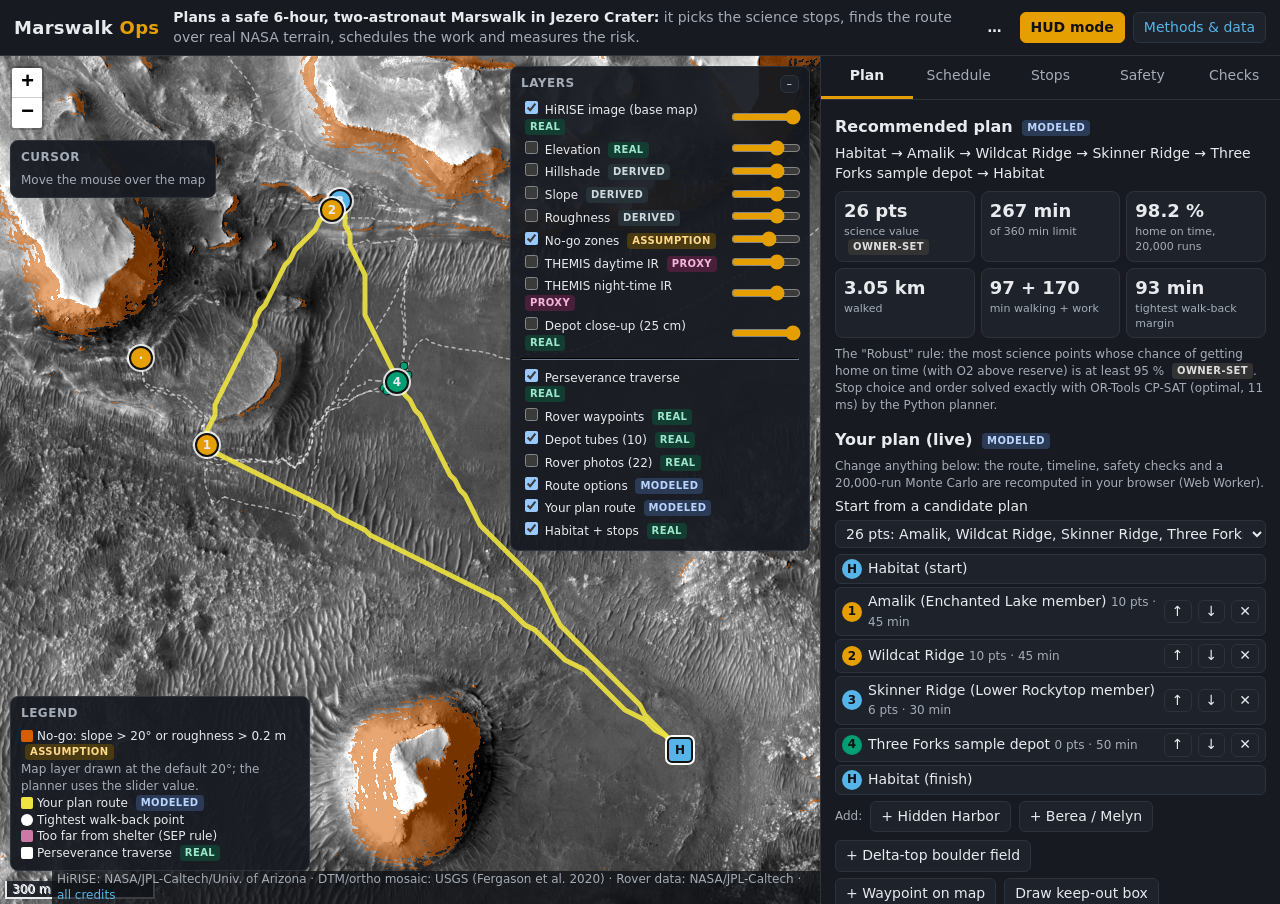
==== commit 59f801dd: "Revert "Phase 3 UI/UX: mission-control redesign, no change to planning math" This reverts commit e6d" ====
--- a/site/index.html
+++ b/site/index.html
@@ -10,33 +10,24 @@
 <link rel="stylesheet" href="css/app.css">
 </head>
 <body>
-<div class="app">
-<header class="bar">
-  <div class="wordmark">Marswalk Ops<small>EVA planner, Jezero Crater</small></div>
-  <p class="mission"><strong>Plans a 6-hour walk for two astronauts on Mars</strong>: which science sites to visit, in what order, along which route, and whether they get home safely. The map, rules and risk all update live when you change the plan.</p>
+<header>
+  <div class="brand">Marswalk <span>Ops</span></div>
+  <div class="pitch"><b>Plans a safe 6-hour, two-astronaut Marswalk in Jezero Crater:</b> it picks the science stops, finds the route over real NASA terrain, schedules the work and measures the risk.</div>
   <div class="actions">
-    <button id="btn-hud" class="primary" title="Full-screen helmet view that plays the walk back">Play the EVA in helmet view</button>
-    <a href="methods.html"><button type="button">How it works</button></a>
+    <span id="gochip" class="gochip" title="Go/No-Go for the plan on the map">…</span>
+    <button id="btn-hud" class="primary" title="Helmet visor view with playback">HUD mode</button>
+    <a href="methods.html"><button>Methods &amp; data</button></a>
   </div>
 </header>
-<section class="poll" id="poll" aria-label="Go or no-go for the plan on the map">
-  <div class="verdict wait" id="verdict"><span class="word">…</span><span class="why">checking the 9 safety rules</span></div>
-</section>
-<main class="work">
-  <div class="mapcol">
-    <div id="map" aria-label="Map of the study area in Jezero Crater"></div>
-    <section class="strip" aria-label="EVA timeline">
-      <div class="head"><strong>EVA timeline</strong><span id="strip-sub">hours after leaving the habitat</span></div>
-      <div id="strip-svg"></div>
-    </section>
-  </div>
+<main>
+  <div id="map" aria-label="Map of the study area in Jezero Crater"></div>
   <aside id="panel">
     <nav class="tabs" role="tablist">
       <button role="tab" data-tab="plan" aria-selected="true">Plan</button>
-      <button role="tab" data-tab="schedule">Timeline</button>
+      <button role="tab" data-tab="schedule">Schedule</button>
       <button role="tab" data-tab="stops">Stops</button>
       <button role="tab" data-tab="safety">Safety</button>
-      <button role="tab" data-tab="checks">Validation</button>
+      <button role="tab" data-tab="checks">Checks</button>
     </nav>
     <section class="tabpane" id="tab-plan" role="tabpanel"></section>
     <section class="tabpane" id="tab-schedule" role="tabpanel" hidden></section>
@@ -45,13 +36,12 @@
     <section class="tabpane" id="tab-checks" role="tabpanel" hidden></section>
   </aside>
 </main>
-</div>
 
 <div id="hud" hidden aria-label="HUD helmet visor view">
   <div class="top">
-    <strong>Helmet view, EV1</strong>
+    <strong>HUD · EV1 visor</strong>
     <span class="clock" id="hud-clock">T+0:00</span>
-    <span class="tag tag-modeled">modeled playback</span>
+    <span class="badge modeled">modeled playback</span>
     <span style="flex:1"></span>
     <button id="hud-ev-sep" class="danger" title="Replay a solar particle event alert: crew must reach shelter">Solar storm alert</button>
     <button id="hud-ev-slow" title="Crew walks at 70% pace, tasks take 30% longer (assumption)">Slow crew</button>
@@ -61,10 +51,10 @@
   </div>
   <div class="stage" id="hud-stage">
     <canvas id="hud-canvas"></canvas>
-    <div class="ro tl"><span class="lab">Next target</span><span class="mid" id="hud-next">-</span><span class="big" id="hud-dist">-</span><span class="mid" id="hud-brg">-</span></div>
+    <div class="ro tl"><span class="lab">Next</span><span class="mid" id="hud-next">-</span><span class="big" id="hud-dist">-</span><span class="mid" id="hud-brg">-</span></div>
     <div class="ro tr"><span class="lab">EVA time left</span><span class="big" id="hud-left">-</span><span class="lab">Walk home now</span><span class="mid" id="hud-home">-</span></div>
     <div class="ro bl"><span class="lab">O2 above reserve</span><span class="big" id="hud-o2">-</span><span class="lab">Battery</span><span class="mid" id="hud-bat">-</span></div>
-    <div class="ro br"><span class="lab">Ground here</span><span class="mid" id="hud-terrain">-</span><span class="lab">Task</span><span class="mid" id="hud-task">-</span></div>
+    <div class="ro br"><span class="lab">Terrain here</span><span class="mid" id="hud-terrain">-</span><span class="lab">Task</span><span class="mid" id="hud-task">-</span></div>
     <div class="alert" id="hud-alert" hidden></div>
     <div class="replan" id="hud-replan" hidden></div>
   </div>
--- a/site/css/app.css
+++ b/site/css/app.css
@@ -1,249 +1,156 @@
-/* Marswalk Ops - console theme.
-   Slate console base; colour carries meaning only (Okabe-Ito, colour-blind safe):
-   GO = bluish green, NO-GO / no-go terrain = vermillion, plan route = yellow, info = sky blue.
-   Type: Barlow (interface text) + Barlow Condensed (figures, headings), vendored in site/vendor/fonts (OFL). */
-@font-face { font-family: "Barlow"; src: url("../vendor/fonts/barlow-latin-400-normal.woff2") format("woff2"); font-weight: 400; font-display: swap; }
-@font-face { font-family: "Barlow"; src: url("../vendor/fonts/barlow-latin-500-normal.woff2") format("woff2"); font-weight: 500; font-display: swap; }
-@font-face { font-family: "Barlow"; src: url("../vendor/fonts/barlow-latin-600-normal.woff2") format("woff2"); font-weight: 600; font-display: swap; }
-@font-face { font-family: "Barlow Condensed"; src: url("../vendor/fonts/barlow-condensed-latin-500-normal.woff2") format("woff2"); font-weight: 500; font-display: swap; }
-@font-face { font-family: "Barlow Condensed"; src: url("../vendor/fonts/barlow-condensed-latin-600-normal.woff2") format("woff2"); font-weight: 600; font-display: swap; }
-@font-face { font-family: "Barlow Condensed"; src: url("../vendor/fonts/barlow-condensed-latin-700-normal.woff2") format("woff2"); font-weight: 700; font-display: swap; }
-
+/* Marswalk Ops - one dark "mission control" theme. Colours: Okabe-Ito (colour-blind safe). */
 :root {
-  /* surfaces */
-  --console: #1a232d; --deck: #212c38; --raised: #2a3846; --rule: #3a4a5a; --rule-soft: #2c3946;
-  /* ink */
-  --ink: #e9eef3; --ink-2: #a9b6c3; --ink-3: #7f8d9b;
-  /* meaning (Okabe-Ito) */
-  --go: #009e73; --go-ink: #5fe0b8; --nogo: #d55e00; --nogo-ink: #ff9d5c;
-  --route: #f0e442; --info: #56b4e9; --amber: #e69f00; --purple: #cc79a7; --blue: #0072b2;
-  /* type */
-  --sans: "Barlow", "Segoe UI", system-ui, sans-serif;
-  --cond: "Barlow Condensed", "Barlow", "Segoe UI", system-ui, sans-serif;
-  --r-s: 3px; --r-m: 6px;
+  --bg: #0f1216; --panel: #171b21; --panel2: #1e232b; --line: #2c333d; --text: #e8eaed; --muted: #a4acb7;
+  --orange: #e69f00; --sky: #56b4e9; --green: #009e73; --yellow: #f0e442; --blue: #0072b2; --verm: #d55e00;
+  --purple: #cc79a7; --go: #3fbf8f; --nogo: #ff6b5b;
+  --font: system-ui, -apple-system, "Segoe UI", Roboto, Arial, sans-serif;
   color-scheme: dark;
 }
 * { box-sizing: border-box; }
-html, body { margin: 0; height: 100%; background: var(--console); color: var(--ink); font: 15px/1.45 var(--sans); }
-body { font-variant-numeric: tabular-nums; }
-a { color: var(--info); }
+html, body { margin: 0; height: 100%; background: var(--bg); color: var(--text); font: 14px/1.4 var(--font); }
+a { color: var(--sky); }
 button, select, input { font: inherit; color: inherit; }
-button { background: var(--raised); border: 1px solid var(--rule); border-radius: var(--r-s); padding: 5px 11px; cursor: pointer; font-weight: 500; }
-button:hover { border-color: var(--info); }
-button.primary { background: var(--route); color: #1a1a00; border-color: var(--route); font-weight: 600; }
-button.on { background: var(--info); color: #06121c; border-color: var(--info); }
-:focus-visible { outline: 2px solid var(--route); outline-offset: 2px; }
-select { max-width: 100%; background: var(--raised); border: 1px solid var(--rule); border-radius: var(--r-s); padding: 5px 8px; }
-input[type=range] { accent-color: var(--info); width: 100%; }
-.muted { color: var(--ink-2); }
-.small { font-size: 13px; }
+button { background: var(--panel2); border: 1px solid var(--line); border-radius: 6px; padding: 5px 10px; cursor: pointer; }
+button:hover { border-color: var(--sky); }
+button.primary { background: var(--orange); color: #111; border-color: var(--orange); font-weight: 600; }
+button.on { background: var(--sky); color: #111; border-color: var(--sky); }
+button:focus-visible, input:focus-visible, select:focus-visible { outline: 2px solid var(--yellow); outline-offset: 1px; }
+select { max-width: 100%; background: var(--panel2); border: 1px solid var(--line); border-radius: 6px; padding: 4px 6px; }
+input[type=range] { accent-color: var(--orange); width: 100%; }
 
-/* ---------------------------------------------------------------- frame */
-.app { display: grid; grid-template-rows: auto auto minmax(0, 1fr); height: 100%; }
-header.bar { display: flex; align-items: center; gap: 18px; padding: 8px 16px; background: var(--deck); border-bottom: 1px solid var(--rule); }
-.wordmark { font: 700 24px/1 var(--cond); letter-spacing: .2px; white-space: nowrap; }
-.wordmark small { display: block; font: 500 12px/1.2 var(--sans); color: var(--ink-2); letter-spacing: 0; margin-top: 3px; }
-.mission { flex: 1; min-width: 0; max-width: 78ch; font-size: 15px; line-height: 1.35; }
-.mission strong { font-weight: 600; }
-.bar .actions { display: flex; gap: 8px; align-items: center; margin-left: auto; }
-.bar .actions a { text-decoration: none; }
-
-/* ---------------------------------------------------------------- GO / NO-GO poll board (the hero) */
-.poll { display: grid; grid-template-columns: 200px repeat(9, minmax(0, 1fr)); border-bottom: 1px solid var(--rule); background: var(--console); }
-.verdict { display: flex; flex-direction: column; justify-content: center; padding: 6px 14px; border-right: 1px solid var(--rule); cursor: pointer; }
-.verdict .word { font: 700 40px/0.95 var(--cond); letter-spacing: .5px; }
-.verdict .why { font-size: 13px; color: var(--ink-2); }
-.verdict.go .word { color: var(--go-ink); }
-.verdict.nogo .word { color: var(--nogo-ink); }
-.verdict.wait .word { color: var(--ink-3); }
-.station { display: grid; grid-template-columns: 22px minmax(0, 1fr); grid-template-rows: auto auto auto; column-gap: 6px; padding: 7px 10px 6px; border-right: 1px solid var(--rule-soft); cursor: pointer; background: transparent; text-align: left; border-radius: 0; border-top: 0; border-bottom: 0; border-left: 0; min-width: 0; }
-.station:hover { background: var(--deck); }
-.station .glyph { grid-row: 1 / span 3; width: 20px; height: 20px; border-radius: 50%; display: grid; place-items: center; font: 700 13px/1 var(--sans); margin-top: 1px; }
-.station.pass .glyph { background: var(--go); color: #fff; }
-.station.fail .glyph { background: var(--nogo); color: #fff; border-radius: 3px; }
-.station .name { font-size: 12.5px; color: var(--ink-2); line-height: 1.2; white-space: nowrap; overflow: hidden; text-overflow: ellipsis; }
-.station .val { font: 600 19px/1.15 var(--cond); white-space: nowrap; overflow: hidden; text-overflow: ellipsis; }
-.station.fail .val { color: var(--nogo-ink); }
-.station .sub { font-size: 12px; color: var(--ink-2); line-height: 1.35; white-space: normal; }
-.station .sub .tag { margin-left: 2px; }
-@keyframes changed { 0% { box-shadow: inset 0 0 0 2px var(--route); } 100% { box-shadow: inset 0 0 0 2px transparent; } }
-.station.changed, .verdict.changed { animation: changed 1.6s ease-out; }
-@media (prefers-reduced-motion: reduce) { .station.changed, .verdict.changed { animation: none; box-shadow: inset 0 0 0 2px var(--route); } }
-
-/* ---------------------------------------------------------------- work area */
-main.work { display: grid; grid-template-columns: minmax(0, 1fr) 450px; min-height: 0; }
-.mapcol { display: grid; grid-template-rows: minmax(0, 1fr) auto; min-height: 0; border-right: 1px solid var(--rule); }
-#map { min-height: 0; background: #000; }
-.strip { background: var(--deck); border-top: 1px solid var(--rule); padding: 6px 12px 4px; }
-.strip .head { display: flex; gap: 10px; align-items: baseline; font-size: 13px; color: var(--ink-2); }
-.strip .head strong { color: var(--ink); font-weight: 600; font-size: 14px; }
-#strip-svg svg { display: block; width: 100%; height: 74px; }
-#panel { display: flex; flex-direction: column; min-height: 0; background: var(--deck); }
-nav.tabs { display: flex; border-bottom: 1px solid var(--rule); background: var(--console); }
-nav.tabs button { flex: 1; border: 0; border-radius: 0; background: transparent; padding: 10px 4px 9px; color: var(--ink-2); border-bottom: 3px solid transparent; font-weight: 500; }
-nav.tabs button[aria-selected=true] { color: var(--ink); border-bottom-color: var(--info); font-weight: 600; background: var(--deck); }
-.tabpane { overflow-y: auto; padding: 12px 16px 48px; flex: 1; min-height: 0; }
+/* ---------- layout */
+header { display: flex; align-items: center; gap: 14px; padding: 8px 14px; background: var(--panel); border-bottom: 1px solid var(--line); }
+header .brand { font-weight: 700; font-size: 18px; letter-spacing: .3px; white-space: nowrap; }
+header .brand span { color: var(--orange); }
+header .pitch { color: var(--muted); flex: 1; min-width: 0; }
+header .pitch b { color: var(--text); font-weight: 600; }
+header .actions { display: flex; gap: 8px; align-items: center; }
+.gochip { font-weight: 700; border-radius: 6px; padding: 4px 10px; white-space: nowrap; }
+.gochip.go { background: var(--go); color: #062; color: #04210f; }
+.gochip.nogo { background: var(--nogo); color: #2a0500; }
+main { display: grid; grid-template-columns: minmax(0, 1fr) 460px; height: calc(100% - 52px); }
+#map { height: 100%; background: #000; }
+#panel { display: flex; flex-direction: column; min-height: 0; background: var(--panel); border-left: 1px solid var(--line); }
+nav.tabs { display: flex; border-bottom: 1px solid var(--line); }
+nav.tabs button { flex: 1; border: 0; border-radius: 0; background: transparent; padding: 10px 4px; color: var(--muted); border-bottom: 3px solid transparent; }
+nav.tabs button[aria-selected=true] { color: var(--text); border-bottom-color: var(--orange); font-weight: 600; }
+.tabpane { overflow-y: auto; padding: 12px 14px 40px; flex: 1; min-height: 0; }
 .tabpane[hidden] { display: none; }
-
-@media (max-width: 1280px) {
-  .poll { grid-template-columns: 170px repeat(9, minmax(0, 1fr)); }
-  .station { padding: 6px 7px; grid-template-columns: 18px minmax(0, 1fr); }
-  .station .glyph { width: 17px; height: 17px; font-size: 11px; }
-  .station .val { font-size: 17px; }
-}
 @media (max-width: 1100px) {
-  html, body { height: auto; }
-  .app { height: auto; display: block; }
-  header.bar { flex-wrap: wrap; }
-  .mission { order: 3; flex-basis: 100%; }
-  .poll { grid-template-columns: repeat(3, minmax(0, 1fr)); }
-  .verdict { grid-column: 1 / -1; flex-direction: row; align-items: baseline; gap: 12px; border-right: 0; border-bottom: 1px solid var(--rule-soft); }
-  .station { border-bottom: 1px solid var(--rule-soft); }
-  main.work { display: block; }
-  .mapcol { display: block; border-right: 0; }
-  #map { height: 56vh; min-height: 380px; }
+  main { grid-template-columns: 1fr; grid-template-rows: 55vh auto; height: auto; }
+  #map { height: 55vh; }
+  #panel { border-left: 0; border-top: 1px solid var(--line); }
   .tabpane { overflow: visible; }
-  nav.tabs { position: sticky; top: 0; z-index: 1000; }
+  header { flex-wrap: wrap; }
+  header .pitch { flex-basis: 100%; order: 3; }
 }
 
-/* ---------------------------------------------------------------- content */
-h2 { font: 600 21px/1.2 var(--cond); margin: 20px 0 6px; letter-spacing: .2px; }
-.tabpane > h2:first-child, .tabpane > :first-child h2:first-child { margin-top: 4px; }
-h3 { font: 600 17px/1.25 var(--cond); margin: 14px 0 4px; }
-p { margin: 6px 0; max-width: 70ch; }
-.lede { font-size: 16px; line-height: 1.45; }
-.lede b { font-weight: 600; }
-.tag, .badge { display: inline-block; font: 500 11.5px/1.35 var(--sans); text-transform: none; letter-spacing: .1px; border-radius: var(--r-s); padding: 0 5px; margin-left: 4px; vertical-align: 1px; border: 1px solid var(--rule); color: var(--ink-2); white-space: nowrap; }
-.tag-real, .badge.real { background: #123a2f; border-color: #1f6b54; color: #b5efd9; }
-.tag-derived, .badge.derived { border-style: solid; border-color: #566676; color: #cfd8e0; }
-.tag-modeled, .badge.modeled { border-color: var(--info); color: #a8dbf7; }
-.tag-assumption, .badge.assumption { border-style: dashed; border-color: var(--amber); color: #ffd27a; }
-.tag-proxy, .badge.proxy { border-style: dotted; border-width: 2px; border-color: var(--purple); color: #f3c1dd; padding: 0 4px; }
-.tag-proxy::before, .badge.proxy::before { content: "≈ "; }
-.tag-owner, .badge.owner { border-color: #8592a0; color: #dfe5ea; }
-table { border-collapse: collapse; width: 100%; font-size: 14px; }
-th, td { border-bottom: 1px solid var(--rule-soft); padding: 5px 6px; text-align: right; vertical-align: top; }
+/* ---------- content */
+h2 { font-size: 16px; margin: 16px 0 6px; }
+h2:first-child { margin-top: 4px; }
+h3 { font-size: 14px; margin: 12px 0 4px; }
+p { margin: 6px 0; }
+.muted { color: var(--muted); }
+.small { font-size: 12px; }
+.card { background: var(--panel2); border: 1px solid var(--line); border-radius: 8px; padding: 10px 12px; margin: 8px 0; }
+.kpis { display: grid; grid-template-columns: repeat(3, 1fr); gap: 6px; margin: 8px 0; }
+.kpi { background: var(--panel2); border: 1px solid var(--line); border-radius: 8px; padding: 6px 8px; }
+.kpi .v { font-size: 18px; font-weight: 700; }
+.kpi .l { font-size: 11px; color: var(--muted); }
+.badge { display: inline-block; font-size: 10px; font-weight: 700; text-transform: uppercase; letter-spacing: .4px; border-radius: 4px; padding: 1px 5px; vertical-align: 1px; margin-left: 4px; }
+.badge.modeled { background: #2b3a55; color: #b9d4ff; }
+.badge.assumption { background: #4a3a12; color: #ffd98a; }
+.badge.proxy { background: #4a1f3a; color: #f4b6dc; }
+.badge.real { background: #123d30; color: #9be8cd; }
+.badge.derived { background: #263238; color: #cfd8dc; }
+.badge.owner { background: #333; color: #ddd; }
+table { border-collapse: collapse; width: 100%; font-size: 12.5px; }
+th, td { border-bottom: 1px solid var(--line); padding: 4px 5px; text-align: right; vertical-align: top; }
 th:first-child, td:first-child { text-align: left; }
-th { color: var(--ink-2); font-weight: 500; font-size: 13px; }
-tr.sel td { background: var(--raised); }
+th { color: var(--muted); font-weight: 600; }
+tr.sel td { background: #26303b; }
 tr.click { cursor: pointer; }
-tr.click:hover td { background: #26323f; }
-.row { display: flex; gap: 8px; align-items: center; flex-wrap: wrap; margin: 8px 0; }
-.row label { flex: 1; min-width: 130px; }
+.row { display: flex; gap: 8px; align-items: center; flex-wrap: wrap; margin: 6px 0; }
+.row label { flex: 1; min-width: 120px; }
 .row label select { width: 100%; display: block; margin-top: 3px; }
-.slider { display: grid; grid-template-columns: 118px 1fr 64px; align-items: center; gap: 10px; margin: 6px 0; }
-.slider output { text-align: right; font: 600 16px var(--cond); }
-.section { border-top: 1px solid var(--rule); margin-top: 18px; padding-top: 2px; }
+.slider { display: grid; grid-template-columns: 112px 1fr 64px; align-items: center; gap: 8px; margin: 4px 0; }
+.slider output { text-align: right; font-variant-numeric: tabular-nums; }
+.stoplist { list-style: none; padding: 0; margin: 6px 0; }
+.stoplist li { display: flex; align-items: center; gap: 6px; padding: 4px 6px; border: 1px solid var(--line); border-radius: 6px; margin: 3px 0; background: var(--panel2); }
+.stoplist li .n { width: 20px; height: 20px; border-radius: 50%; background: var(--orange); color: #111; font-weight: 700; font-size: 12px; display: grid; place-items: center; }
+.stoplist li .nm { flex: 1; }
+.stoplist li button { padding: 1px 7px; }
+.checklist { list-style: none; padding: 0; margin: 0; }
+.checklist li { display: grid; grid-template-columns: 22px 1fr; gap: 6px; padding: 5px 0; border-bottom: 1px solid var(--line); }
+.checklist .ok { color: var(--go); font-weight: 700; }
+.checklist .bad { color: var(--nogo); font-weight: 700; }
+.gobanner { border-radius: 8px; padding: 10px 12px; font-weight: 700; font-size: 16px; margin: 4px 0 8px; }
+.gobanner.go { background: #11372a; border: 1px solid var(--go); }
+.gobanner.nogo { background: #3d1611; border: 1px solid var(--nogo); }
+.chart { width: 100%; height: auto; display: block; }
+.chart text { fill: var(--muted); font-size: 11px; font-family: var(--font); }
+.chart .axis line, .chart .axis path { stroke: #4a525d; }
+.chart .grid line { stroke: #262c34; }
+.legendrow { display: flex; gap: 12px; flex-wrap: wrap; font-size: 12px; color: var(--muted); }
+.sw { display: inline-block; width: 12px; height: 12px; border-radius: 2px; vertical-align: -2px; margin-right: 4px; }
+.photo { width: 100%; border-radius: 6px; display: block; }
+.credit { font-size: 11px; color: var(--muted); }
+blockquote { margin: 6px 0; padding: 4px 10px; border-left: 3px solid var(--orange); color: #d6d9de; font-style: italic; }
+.note { border-left: 3px solid var(--sky); padding: 4px 8px; background: #16222c; border-radius: 4px; font-size: 12.5px; }
+.warn { border-left: 3px solid var(--yellow); padding: 4px 8px; background: #2a2812; border-radius: 4px; font-size: 12.5px; }
 
-/* cuff-checklist timetable (Plan tab) */
-.cuff { width: 100%; font-size: 14px; }
-.cuff th { text-align: left; }
-.cuff th:last-child { text-align: right; }
-.cuff td { text-align: left; border-bottom: 1px solid var(--rule-soft); padding: 5px 6px; }
-.cuff td.t { font: 600 16px/1.2 var(--cond); width: 52px; color: var(--ink-2); }
-.cuff tr.work td.t { color: var(--ink); }
-.cuff td.ev { font-weight: 600; }
-.cuff tr.walk td.ev { font-weight: 400; color: var(--ink-2); }
-.cuff td.d { text-align: right; color: var(--ink-2); white-space: nowrap; }
-.cuff .dot { display: inline-block; width: 10px; height: 10px; border-radius: 50%; margin-right: 6px; vertical-align: 0; border: 1px solid #0006; }
-.cuff tr.home td { border-bottom: 0; }
+/* ---------- map controls */
+.leaflet-container { background: #000; font: 12px/1.4 var(--font); }
+.mctl { background: rgba(23,27,33,.94); color: var(--text); border: 1px solid var(--line); border-radius: 8px; padding: 8px 10px; max-width: 300px; }
+.mctl h4 { margin: 0 0 6px; font-size: 12px; text-transform: uppercase; letter-spacing: .5px; color: var(--muted); }
+.mctl .lyr { display: grid; grid-template-columns: 1fr 70px; gap: 4px; align-items: center; margin: 2px 0; }
+.mctl .lyr input[type=range] { width: 70px; }
+.mctl .lyr label { white-space: normal; }
+.mctl.collapsed .body { display: none; }
+.mctl .toggle { float: right; padding: 0 6px; font-size: 11px; }
+.readout { font-variant-numeric: tabular-nums; min-width: 200px; }
+.gradbar { height: 10px; border-radius: 3px; margin: 3px 0; }
+.leaflet-control-scale-line { background: rgba(23,27,33,.85); color: var(--text); border-color: var(--text); }
+.leaflet-popup-content-wrapper, .leaflet-popup-tip { background: var(--panel); color: var(--text); }
+.leaflet-popup-content { margin: 10px 12px; width: 260px !important; }
+.leaflet-control-attribution { background: rgba(15,18,22,.8) !important; color: var(--muted) !important; max-width: 60vw; }
+.leaflet-control-attribution a { color: var(--sky); }
+.stopicon { width: 24px; height: 24px; border-radius: 50%; display: grid; place-items: center; font-weight: 800; font-size: 12px; border: 2px solid #111; box-shadow: 0 0 0 2px rgba(255,255,255,.8); }
+.habicon { width: 26px; height: 26px; border-radius: 5px; background: var(--sky); color: #111; display: grid; place-items: center; font-weight: 800; border: 2px solid #111; box-shadow: 0 0 0 2px #fff; }
+.wpicon { width: 16px; height: 16px; border-radius: 50%; background: var(--yellow); border: 2px solid #111; box-shadow: 0 0 0 2px #fff; }
+.mapmode { position: absolute; top: 10px; left: 50%; transform: translateX(-50%); z-index: 800; background: var(--yellow); color: #111; padding: 5px 12px; border-radius: 6px; font-weight: 600; }
+.loading { position: absolute; inset: 0; display: grid; place-items: center; z-index: 900; pointer-events: none; }
 
-.facts { display: grid; grid-template-columns: max-content 1fr; gap: 3px 14px; margin: 8px 0; font-size: 14px; }
-.facts dt { color: var(--ink-2); }
-.facts dd { margin: 0; font-weight: 600; }
-.ref { border-left: 3px solid var(--info); padding: 6px 10px; background: #1d2834; border-radius: 0 var(--r-s) var(--r-s) 0; font-size: 14px; margin: 10px 0; }
-.stoplist { list-style: none; padding: 0; margin: 6px 0; }
-.stoplist li { display: flex; align-items: center; gap: 8px; padding: 5px 6px; border-bottom: 1px solid var(--rule-soft); }
-.stoplist li .n { flex: none; width: 22px; height: 22px; border-radius: 50%; color: #111; font: 700 13px/22px var(--cond); text-align: center; }
-.stoplist li .nm { flex: 1; min-width: 0; }
-.stoplist li button { padding: 1px 8px; }
-.checklist { list-style: none; padding: 0; margin: 0; }
-.checklist li { display: grid; grid-template-columns: 24px 1fr; gap: 8px; padding: 6px 0; border-bottom: 1px solid var(--rule-soft); }
-.checklist .ok, .checklist .bad { width: 20px; height: 20px; display: grid; place-items: center; font-weight: 700; color: #fff; }
-.checklist .ok { background: var(--go); border-radius: 50%; }
-.checklist .bad { background: var(--nogo); border-radius: 3px; }
-.gobanner { border-radius: var(--r-m); padding: 10px 12px; font: 700 22px/1.1 var(--cond); margin: 4px 0 10px; }
-.gobanner.go { background: #10372b; border: 1px solid var(--go); }
-.gobanner.nogo { background: #3c1d0c; border: 1px solid var(--nogo); }
-.card { border-top: 1px solid var(--rule); padding: 10px 0 12px; }
-.card h3 { margin-top: 2px; }
-.chart { width: 100%; height: auto; display: block; }
-.chart text { fill: var(--ink-2); font-size: 12px; font-family: var(--sans); }
-.chart .axis line, .chart .axis path { stroke: #566676; }
-.chart .grid line { stroke: #2c3946; }
-.legendrow { display: flex; gap: 14px; flex-wrap: wrap; font-size: 13px; color: var(--ink-2); margin: 4px 0; }
-.sw { display: inline-block; width: 12px; height: 12px; border-radius: 2px; vertical-align: -1px; margin-right: 5px; }
-.photo { width: 100%; border-radius: var(--r-s); display: block; }
-.credit { font-size: 12.5px; color: var(--ink-2); }
-blockquote { margin: 8px 0; padding: 2px 12px; border-left: 3px solid var(--amber); color: #dde3e8; }
-.note { border-left: 3px solid var(--info); padding: 5px 9px; background: #1d2834; font-size: 13.5px; }
-.warn { border-left: 3px solid var(--route); padding: 5px 9px; background: #2b2a17; font-size: 13.5px; }
-details summary { cursor: pointer; color: var(--info); font-size: 14px; margin: 4px 0; }
-
-/* ---------------------------------------------------------------- map controls */
-.leaflet-container { background: #000; font: 13px/1.4 var(--sans); }
-.mctl { background: rgba(26,35,45,.94); color: var(--ink); border: 1px solid var(--rule); border-radius: var(--r-m); padding: 8px 10px; max-width: 290px; }
-.mctl h4 { margin: 0 0 6px; font: 600 15px/1.2 var(--cond); color: var(--ink); }
-.mctl .grp { font-size: 12px; color: var(--ink-3); margin: 8px 0 2px; }
-.mctl .lyr { display: grid; grid-template-columns: 1fr 64px; gap: 6px; align-items: center; margin: 2px 0; }
-.mctl .lyr input[type=range] { width: 64px; }
-.mctl.collapsed .body { display: none; }
-.mctl .toggle { float: right; padding: 0 7px; font-size: 12px; margin-left: 8px; }
-.readout { min-width: 210px; }
-.gradbar { height: 9px; border-radius: 2px; margin: 3px 0; }
-.leaflet-control-scale-line { background: rgba(26,35,45,.9); color: var(--ink); border-color: var(--ink); font-family: var(--sans); }
-.leaflet-popup-content-wrapper, .leaflet-popup-tip { background: var(--deck); color: var(--ink); }
-.leaflet-popup-content { margin: 10px 12px; width: 260px !important; }
-.leaflet-control-attribution { background: rgba(26,35,45,.85) !important; color: var(--ink-2) !important; max-width: 62vw; }
-.leaflet-control-attribution a { color: var(--info); }
-.leaflet-tooltip { background: var(--deck); color: var(--ink); border-color: var(--rule); font-family: var(--sans); }
-.stopicon { width: 26px; height: 26px; border-radius: 50%; display: grid; place-items: center; font: 700 15px/1 var(--cond); color: #111; border: 2px solid #111; box-shadow: 0 0 0 2px #fff; }
-.habicon { width: 28px; height: 28px; border-radius: 4px; background: var(--info); color: #06121c; display: grid; place-items: center; font: 700 16px/1 var(--cond); border: 2px solid #111; box-shadow: 0 0 0 2px #fff; }
-.wpicon { width: 16px; height: 16px; transform: rotate(45deg); background: var(--route); border: 2px solid #111; box-shadow: 0 0 0 2px #fff; }
-.maplabel { background: rgba(26,35,45,.88); color: var(--ink); border: 1px solid var(--rule); padding: 1px 6px; border-radius: var(--r-s); font: 500 12.5px/1.3 var(--sans); white-space: nowrap; }
-.mapmode { position: absolute; top: 10px; left: 50%; transform: translateX(-50%); z-index: 800; background: var(--route); color: #1a1a00; padding: 5px 12px; border-radius: var(--r-s); font-weight: 600; }
-.mapkey { font-size: 13px; }
-.mapkey div { margin: 2px 0; }
-.mapkey .ln { display: inline-block; width: 22px; height: 0; border-top: 4px solid var(--route); vertical-align: 3px; margin-right: 6px; }
-
-/* ---------------------------------------------------------------- HUD (helmet visor view) */
-#hud { position: fixed; inset: 0; z-index: 2000; background: #000; color: #e8fff4; font-family: var(--sans); display: grid; grid-template-rows: auto 1fr auto; }
+/* ---------- HUD (helmet visor view) */
+#hud { position: fixed; inset: 0; z-index: 2000; background: #000; color: #eafff4; font-family: var(--font); display: grid; grid-template-rows: auto 1fr auto; }
 #hud[hidden] { display: none; }
 #hud canvas { width: 100%; height: 100%; display: block; }
-#hud .top, #hud .bottom { display: flex; gap: 10px; align-items: center; padding: 10px 16px; background: rgba(4,14,10,.85); flex-wrap: wrap; }
-#hud .top strong { font: 600 18px var(--cond); }
+#hud .top, #hud .bottom { display: flex; gap: 10px; align-items: center; padding: 10px 16px; background: rgba(0,0,0,.6); flex-wrap: wrap; }
 #hud .stage { position: relative; min-height: 0; }
-#hud .ro { position: absolute; display: grid; gap: 1px; text-shadow: 0 0 6px #000, 0 0 2px #000; }
-#hud .ro .lab { font-size: 14px; color: #9fffd0; }
-#hud .ro .big { font: 700 46px/1 var(--cond); }
-#hud .ro .mid { font: 600 24px/1.1 var(--cond); }
+#hud .ro { position: absolute; display: grid; gap: 2px; text-shadow: 0 0 6px #000, 0 0 2px #000; }
+#hud .ro .lab { font-size: 13px; letter-spacing: 2px; color: #9fffd0; text-transform: uppercase; }
+#hud .ro .big { font-size: 40px; font-weight: 800; line-height: 1; font-variant-numeric: tabular-nums; }
+#hud .ro .mid { font-size: 22px; font-weight: 700; font-variant-numeric: tabular-nums; }
 #hud .tl { top: 16px; left: 20px; } #hud .tr { top: 16px; right: 20px; text-align: right; }
 #hud .bl { bottom: 16px; left: 20px; } #hud .br { bottom: 16px; right: 20px; text-align: right; }
-#hud .alert { position: absolute; top: 16px; left: 50%; transform: translateX(-50%); padding: 8px 16px; border-radius: var(--r-s); font: 700 21px/1.1 var(--cond); letter-spacing: 1px; text-align: center; max-width: 60%; }
-#hud .alert.caution { background: var(--route); color: #111; }
+#hud .alert { position: absolute; top: 16px; left: 50%; transform: translateX(-50%); padding: 8px 16px; border-radius: 6px; font-weight: 800; font-size: 18px; letter-spacing: 1px; text-align: center; max-width: 60%; }
+#hud .alert.caution { background: var(--yellow); color: #111; }
 #hud .alert.danger { background: var(--nogo); color: #111; }
-#hud .alert.info { background: var(--info); color: #06121c; }
-#hud .replan { position: absolute; bottom: 92px; left: 50%; transform: translateX(-50%); background: rgba(0,0,0,.88); border: 2px solid var(--info); border-radius: var(--r-m); padding: 10px 14px; max-width: 660px; width: calc(100% - 40px); font-size: 16px; line-height: 1.4; }
-#hud button { background: #0b1712; border-color: #2f8a64; color: #e8fff4; }
-#hud button.primary { background: var(--route); color: #111; border-color: var(--route); }
+#hud .alert.info { background: var(--sky); color: #111; }
+#hud .replan { position: absolute; bottom: 90px; left: 50%; transform: translateX(-50%); background: rgba(0,0,0,.85); border: 2px solid var(--sky); border-radius: 8px; padding: 10px 14px; max-width: 640px; font-size: 15px; }
+#hud button { background: #111; border-color: #3a6; color: #eafff4; }
 #hud button.danger { border-color: var(--nogo); }
-#hud input[type=range] { flex: 1; min-width: 160px; accent-color: var(--go); }
-#hud .clock { font: 600 18px var(--cond); min-width: 130px; }
-@media (max-width: 760px) { #hud .ro .big { font-size: 30px; } #hud .ro .mid { font-size: 18px; } #hud .replan { bottom: 120px; font-size: 14px; } }
+#hud input[type=range] { flex: 1; min-width: 160px; accent-color: #3fbf8f; }
+#hud .clock { font-variant-numeric: tabular-nums; font-weight: 700; min-width: 120px; }
+@media (max-width: 700px) { #hud .ro .big { font-size: 28px; } #hud .ro .mid { font-size: 17px; } }
 
-/* ---------------------------------------------------------------- methods page */
-.doc { max-width: 880px; margin: 0 auto; padding: 20px 20px 64px; }
-.doc h1 { font: 700 34px/1.1 var(--cond); margin: 8px 0 12px; }
-.doc h2 { font-size: 24px; margin-top: 30px; border-bottom: 1px solid var(--rule); padding-bottom: 4px; }
-.doc h3 { font-size: 19px; }
-.doc p, .doc li { max-width: 72ch; }
-.doc table { font-size: 13.5px; margin: 8px 0; display: block; overflow-x: auto; }
+/* ---------- methods page */
+.doc { max-width: 980px; margin: 0 auto; padding: 16px 20px 60px; }
+.doc h1 { font-size: 26px; }
+.doc h2 { font-size: 20px; margin-top: 28px; border-bottom: 1px solid var(--line); padding-bottom: 4px; }
+.doc h3 { font-size: 16px; }
+.doc table { font-size: 12.5px; margin: 8px 0; display: block; overflow-x: auto; }
 .doc td, .doc th { text-align: left; min-width: 60px; }
-.doc code { background: var(--raised); padding: 0 4px; border-radius: 3px; font-size: 13px; }
-.doc pre { background: #141c24; padding: 10px; border-radius: var(--r-s); overflow-x: auto; }
-.doc .mdtabs button[aria-selected=true] { background: var(--info); color: #06121c; border-color: var(--info); }
-.stopn { display: inline-block; width: 21px; height: 21px; border-radius: 50%; color: #111; font: 700 14px/21px var(--cond); text-align: center; margin-right: 7px; vertical-align: 1px; }
-.leaflet-tooltip.maplabel { background: rgba(26,35,45,.9); color: var(--ink); border: 1px solid var(--rule); box-shadow: none; padding: 1px 6px; font: 500 13px/1.3 var(--sans); }
-.leaflet-tooltip.maplabel::before { display: none; }
-@media (hover: none) { #readout { display: none; } }
-.mctl.collapsed h4 { margin: 0; }
+.doc code { background: #222831; padding: 0 4px; border-radius: 3px; font-size: 12.5px; }
+.doc pre { background: #11151a; padding: 10px; border-radius: 6px; overflow-x: auto; }
+.doc .mdtabs button[aria-selected=true] { background: var(--orange); color: #111; }
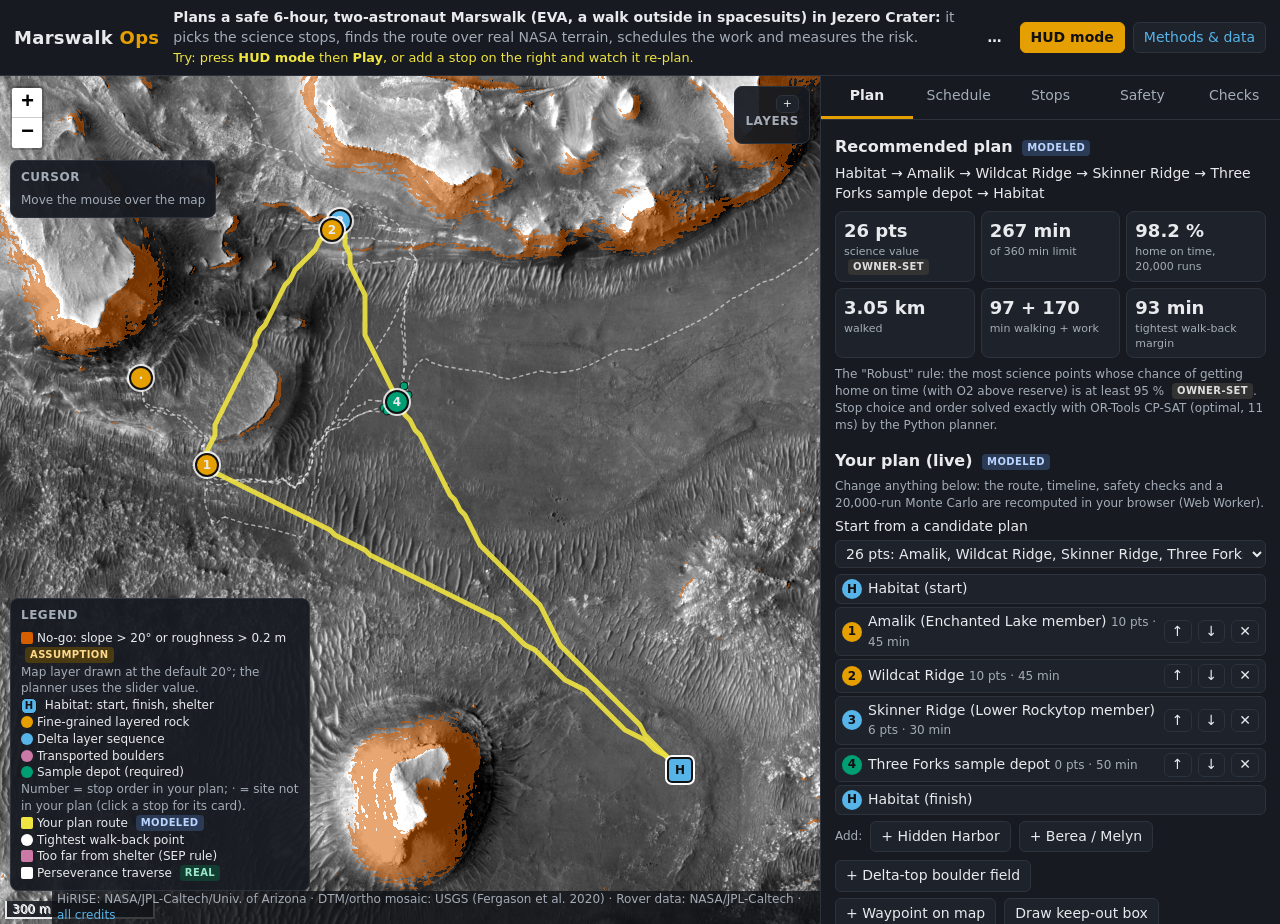
==== commit d4bf8d74: "Phase 4: fix independent-review findings, live site deployed All 9 high and 13 of 17 low review find" ====
--- a/site/index.html
+++ b/site/index.html
@@ -12,10 +12,11 @@
 <body>
 <header>
   <div class="brand">Marswalk <span>Ops</span></div>
-  <div class="pitch"><b>Plans a safe 6-hour, two-astronaut Marswalk in Jezero Crater:</b> it picks the science stops, finds the route over real NASA terrain, schedules the work and measures the risk.</div>
+  <div class="pitch"><b>Plans a safe 6-hour, two-astronaut Marswalk (EVA, a walk outside in spacesuits) in Jezero Crater:</b> it picks the science stops, finds the route over real NASA terrain, schedules the work and measures the risk.
+    <span class="try">Try: press <b>HUD mode</b> then <b>Play</b>, or add a stop on the right and watch it re-plan.</span></div>
   <div class="actions">
     <span id="gochip" class="gochip" title="Go/No-Go for the plan on the map">…</span>
-    <button id="btn-hud" class="primary" title="Helmet visor view with playback">HUD mode</button>
+    <button id="btn-hud" class="primary" title="Heads-up display: the astronaut's helmet visor view, with playback">HUD mode</button>
     <a href="methods.html"><button>Methods &amp; data</button></a>
   </div>
 </header>
@@ -52,7 +53,7 @@
   <div class="stage" id="hud-stage">
     <canvas id="hud-canvas"></canvas>
     <div class="ro tl"><span class="lab">Next</span><span class="mid" id="hud-next">-</span><span class="big" id="hud-dist">-</span><span class="mid" id="hud-brg">-</span></div>
-    <div class="ro tr"><span class="lab">EVA time left</span><span class="big" id="hud-left">-</span><span class="lab">Walk home now</span><span class="mid" id="hud-home">-</span></div>
+    <div class="ro tr"><span class="lab">EVA time left (h:mm)</span><span class="big" id="hud-left">-</span><span class="lab">Walk home now</span><span class="mid" id="hud-home">-</span></div>
     <div class="ro bl"><span class="lab">O2 above reserve</span><span class="big" id="hud-o2">-</span><span class="lab">Battery</span><span class="mid" id="hud-bat">-</span></div>
     <div class="ro br"><span class="lab">Terrain here</span><span class="mid" id="hud-terrain">-</span><span class="lab">Task</span><span class="mid" id="hud-task">-</span></div>
     <div class="alert" id="hud-alert" hidden></div>
@@ -62,7 +63,7 @@
     <button id="hud-play" class="primary">Play</button>
     <label>Speed <select id="hud-speed"><option value="60">60×</option><option value="180" selected>180×</option><option value="600">600×</option></select></label>
     <input type="range" id="hud-scrub" min="0" max="1000" value="0" aria-label="Mission time">
-    <span class="small" style="color:#9fffd0">All values are modeled from real terrain + labelled assumptions. Not flight software.</span>
+    <span class="small" style="color:#9fffd0">All values are modeled from real terrain + labelled assumptions. Not flight software. Image: HiRISE, NASA/JPL-Caltech/Univ. of Arizona; USGS mosaic (Fergason et al. 2020).</span>
   </div>
 </div>
 
--- a/site/css/app.css
+++ b/site/css/app.css
@@ -24,6 +24,8 @@
 header .brand span { color: var(--orange); }
 header .pitch { color: var(--muted); flex: 1; min-width: 0; }
 header .pitch b { color: var(--text); font-weight: 600; }
+header .pitch .try { display: block; color: var(--yellow, #f0e442); font-size: 0.92em; margin-top: 2px; }
+header .pitch .try b { color: inherit; }
 header .actions { display: flex; gap: 8px; align-items: center; }
 .gochip { font-weight: 700; border-radius: 6px; padding: 4px 10px; white-space: nowrap; }
 .gochip.go { background: var(--go); color: #062; color: #04210f; }
@@ -154,3 +156,5 @@
 .doc code { background: #222831; padding: 0 4px; border-radius: 3px; font-size: 12.5px; }
 .doc pre { background: #11151a; padding: 10px; border-radius: 6px; overflow-x: auto; }
 .doc .mdtabs button[aria-selected=true] { background: var(--orange); color: #111; }
+
+.habicon.sm { display: inline-grid; width: 16px; height: 16px; font-size: 10px; border-width: 1px; box-shadow: none; vertical-align: middle; margin-right: 4px; }
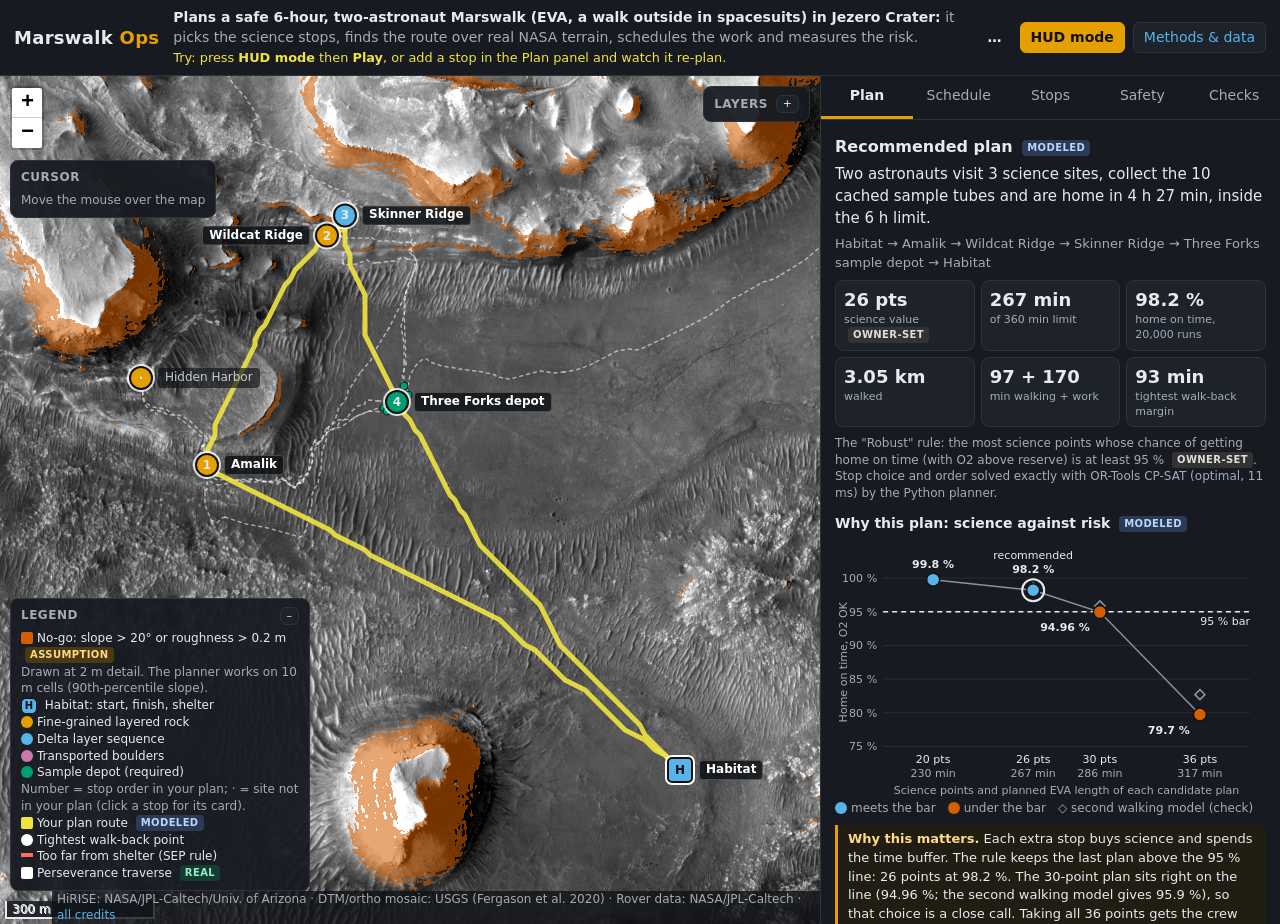
==== commit 8424e704: "First 10 seconds: stop names on the map, foldable legend, plain plan sentence - Each stop and the ha" ====
--- a/site/index.html
+++ b/site/index.html
@@ -13,7 +13,7 @@
 <header>
   <div class="brand">Marswalk <span>Ops</span></div>
   <div class="pitch"><b>Plans a safe 6-hour, two-astronaut Marswalk (EVA, a walk outside in spacesuits) in Jezero Crater:</b> it picks the science stops, finds the route over real NASA terrain, schedules the work and measures the risk.
-    <span class="try">Try: press <b>HUD mode</b> then <b>Play</b>, or add a stop on the right and watch it re-plan.</span></div>
+    <span class="try">Try: press <b>HUD mode</b> then <b>Play</b>, or add a stop in the Plan panel and watch it re-plan.</span></div>
   <div class="actions">
     <span id="gochip" class="gochip" title="Go/No-Go for the plan on the map">…</span>
     <button id="btn-hud" class="primary" title="Heads-up display: the astronaut's helmet visor view, with playback">HUD mode</button>
--- a/site/css/app.css
+++ b/site/css/app.css
@@ -158,3 +158,29 @@
 .doc .mdtabs button[aria-selected=true] { background: var(--orange); color: #111; }
 
 .habicon.sm { display: inline-grid; width: 16px; height: 16px; font-size: 10px; border-width: 1px; box-shadow: none; vertical-align: middle; margin-right: 4px; }
+
+.sw.line { height: 4px; vertical-align: 3px; border-radius: 0; background-image: repeating-linear-gradient(90deg, transparent 0 3px, #111 3px 5px); }
+.lyr-nogo { image-rendering: pixelated; }
+
+/* ---------- "why this matters" notes and the optimization table */
+.why { border-left: 3px solid var(--orange); padding: 5px 10px; background: #221d12; border-radius: 0 6px 6px 0; font-size: 13px; line-height: 1.45; margin: 8px 0; }
+.why b { color: #ffd98a; font-weight: 600; }
+details.formulation { margin: 8px 0 4px; border: 1px solid var(--line); border-radius: 8px; padding: 6px 10px; background: var(--panel2); }
+details.formulation summary { cursor: pointer; font-weight: 600; }
+details.formulation table { margin-top: 6px; }
+details.formulation td { text-align: left; }
+details.formulation td:first-child { color: var(--muted); white-space: nowrap; padding-right: 10px; width: 1%; }
+
+/* ---------- map labels, foldable legend, plan lead */
+.maplabel { position: absolute; left: 29px; top: 2px; white-space: nowrap; font: 600 12px/1.3 var(--font); color: #fff; background: rgba(15,18,22,.84);
+  border: 1px solid rgba(255,255,255,.22); border-radius: 4px; padding: 1px 6px; pointer-events: none; }
+.maplabel.left { left: auto; right: 29px; }
+.maplabel.off { font-weight: 500; color: #c6ccd4; background: rgba(15,18,22,.66); border-color: transparent; }
+.maplabel.hab { left: 32px; top: 3px; }
+#legend .toggle { margin-left: 8px; }
+#legend.collapsed h4 { margin: 0; }
+.lead { font-size: 15px; line-height: 1.45; margin: 4px 0 6px; }
+.routeline { color: var(--muted); font-size: 13px; margin: 0 0 8px; }
+.mctl.collapsed { display: flex; flex-direction: row-reverse; align-items: center; gap: 8px; }
+.mctl.collapsed h4 { margin: 0; }
+.mctl.collapsed .toggle { float: none; margin: 0; }
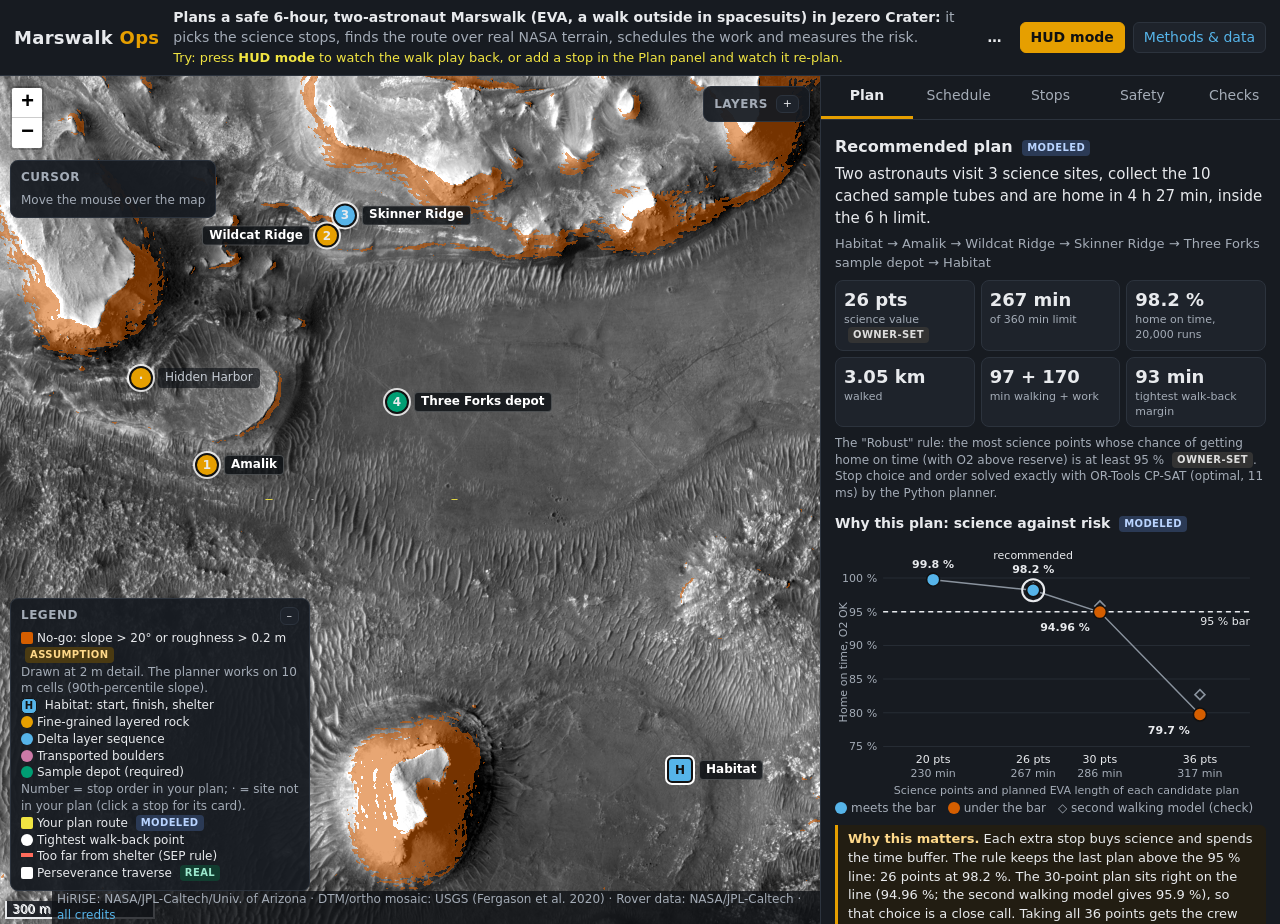
==== commit c18c1244: "HUD: playback starts on open, labels stay on screen, alert clears the north mark Also: the click-thr" ====
--- a/site/index.html
+++ b/site/index.html
@@ -13,7 +13,7 @@
 <header>
   <div class="brand">Marswalk <span>Ops</span></div>
   <div class="pitch"><b>Plans a safe 6-hour, two-astronaut Marswalk (EVA, a walk outside in spacesuits) in Jezero Crater:</b> it picks the science stops, finds the route over real NASA terrain, schedules the work and measures the risk.
-    <span class="try">Try: press <b>HUD mode</b> then <b>Play</b>, or add a stop in the Plan panel and watch it re-plan.</span></div>
+    <span class="try">Try: press <b>HUD mode</b> to watch the walk play back, or add a stop in the Plan panel and watch it re-plan.</span></div>
   <div class="actions">
     <span id="gochip" class="gochip" title="Go/No-Go for the plan on the map">…</span>
     <button id="btn-hud" class="primary" title="Heads-up display: the astronaut's helmet visor view, with playback">HUD mode</button>
--- a/site/css/app.css
+++ b/site/css/app.css
@@ -135,7 +135,7 @@
 #hud .ro .mid { font-size: 22px; font-weight: 700; font-variant-numeric: tabular-nums; }
 #hud .tl { top: 16px; left: 20px; } #hud .tr { top: 16px; right: 20px; text-align: right; }
 #hud .bl { bottom: 16px; left: 20px; } #hud .br { bottom: 16px; right: 20px; text-align: right; }
-#hud .alert { position: absolute; top: 16px; left: 50%; transform: translateX(-50%); padding: 8px 16px; border-radius: 6px; font-weight: 800; font-size: 18px; letter-spacing: 1px; text-align: center; max-width: 60%; }
+#hud .alert { position: absolute; top: 34px; left: 50%; transform: translateX(-50%); padding: 8px 16px; border-radius: 6px; font-weight: 800; font-size: 18px; letter-spacing: 1px; text-align: center; max-width: 60%; }
 #hud .alert.caution { background: var(--yellow); color: #111; }
 #hud .alert.danger { background: var(--nogo); color: #111; }
 #hud .alert.info { background: var(--sky); color: #111; }
@@ -184,3 +184,18 @@
 .mctl.collapsed { display: flex; flex-direction: row-reverse; align-items: center; gap: 8px; }
 .mctl.collapsed h4 { margin: 0; }
 .mctl.collapsed .toggle { float: none; margin: 0; }
+
+/* ---------- readability pass (same theme) */
+.tabpane h2 { margin-top: 22px; padding-top: 14px; border-top: 1px solid var(--line); }
+.tabpane h2:first-child, .tabpane .gobanner + ul + h2 { margin-top: 4px; }
+.tabpane h2:first-child { padding-top: 0; border-top: 0; }
+table, .kpi .v, .slider output { font-variant-numeric: tabular-nums; }
+table.alts { font-size: 12px; }
+table.alts th { font-weight: 600; line-height: 1.25; vertical-align: bottom; }
+table.alts td:first-child { white-space: nowrap; }
+table.alts td { padding: 6px 4px; white-space: nowrap; }
+.stoplist li .nm { min-width: 0; white-space: nowrap; overflow: hidden; text-overflow: ellipsis; }
+.facts { display: grid; grid-template-columns: 1fr 1fr; gap: 4px 12px; margin: 6px 0 8px; font-size: 12.5px; }
+.facts > div > span:first-child { display: block; color: var(--muted); font-size: 11.5px; }
+.facts b { font-size: 14px; }
+.card h3 { margin-top: 2px; }
